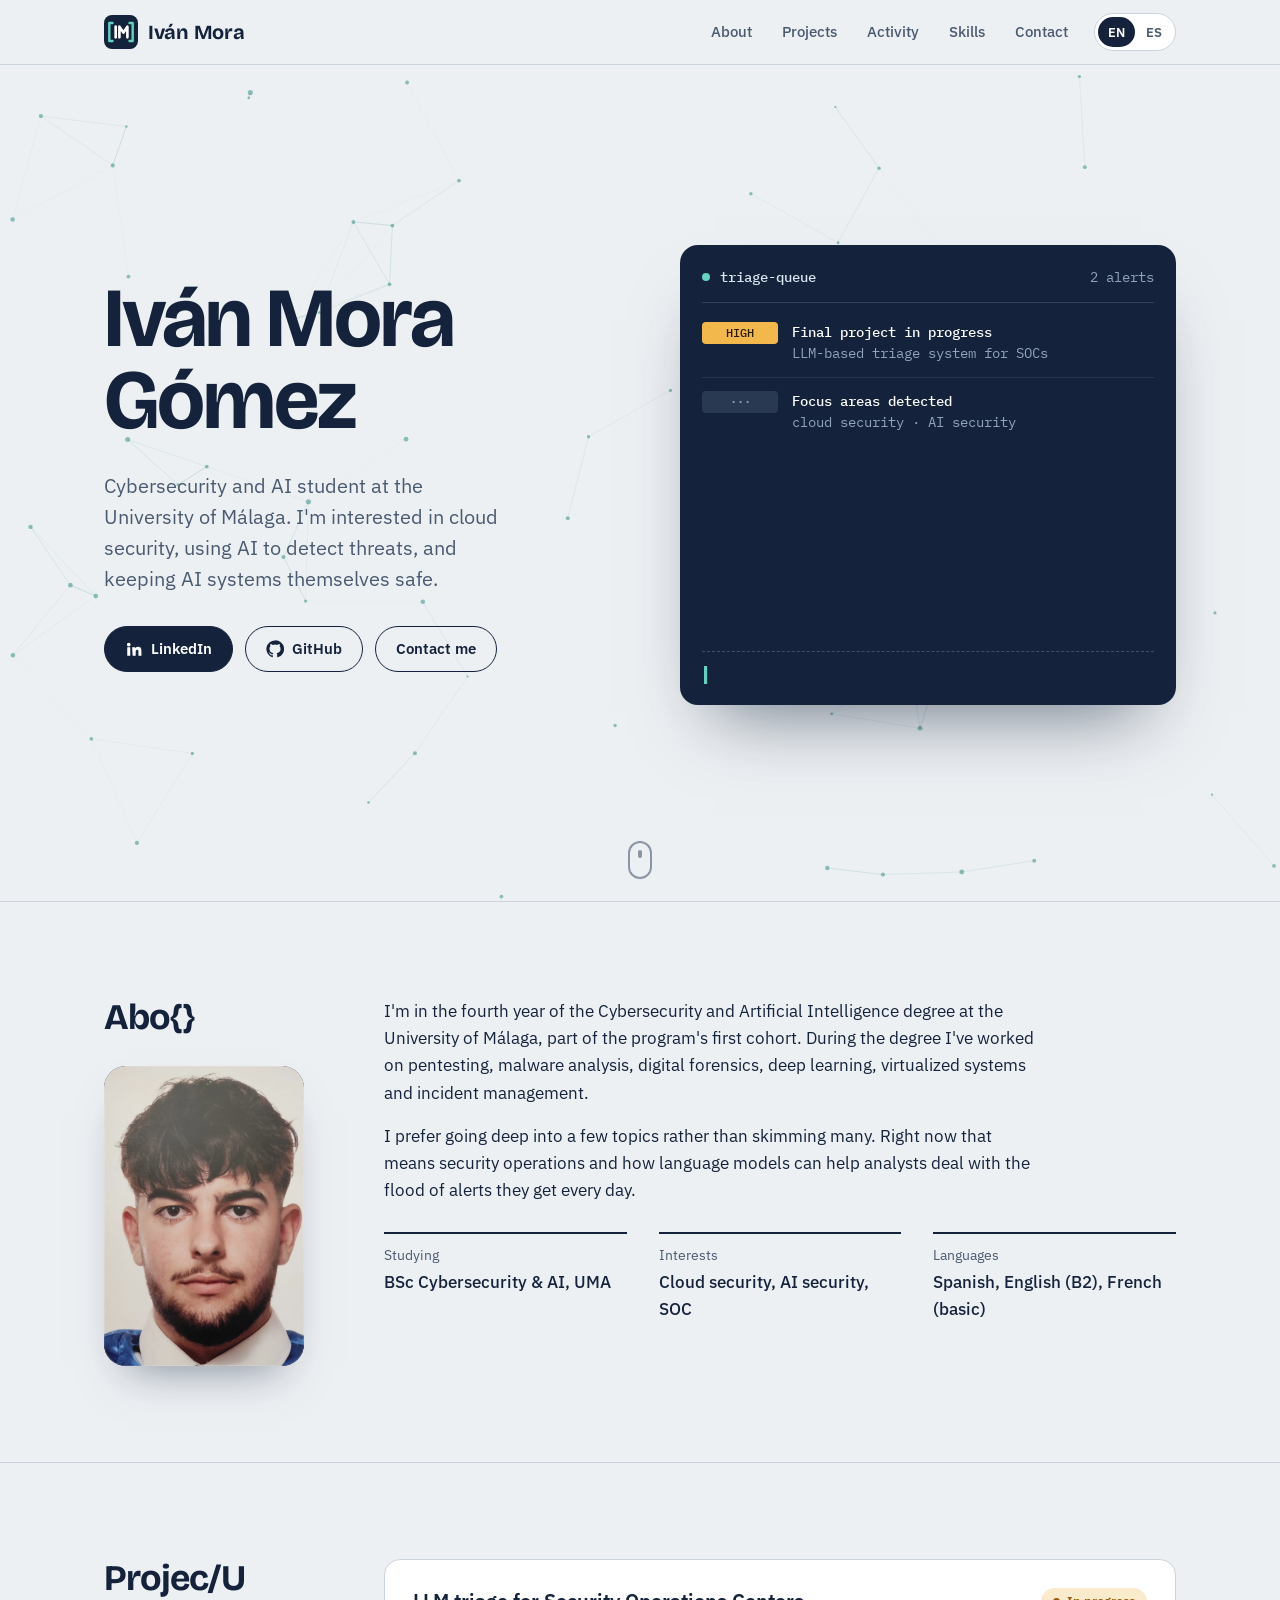
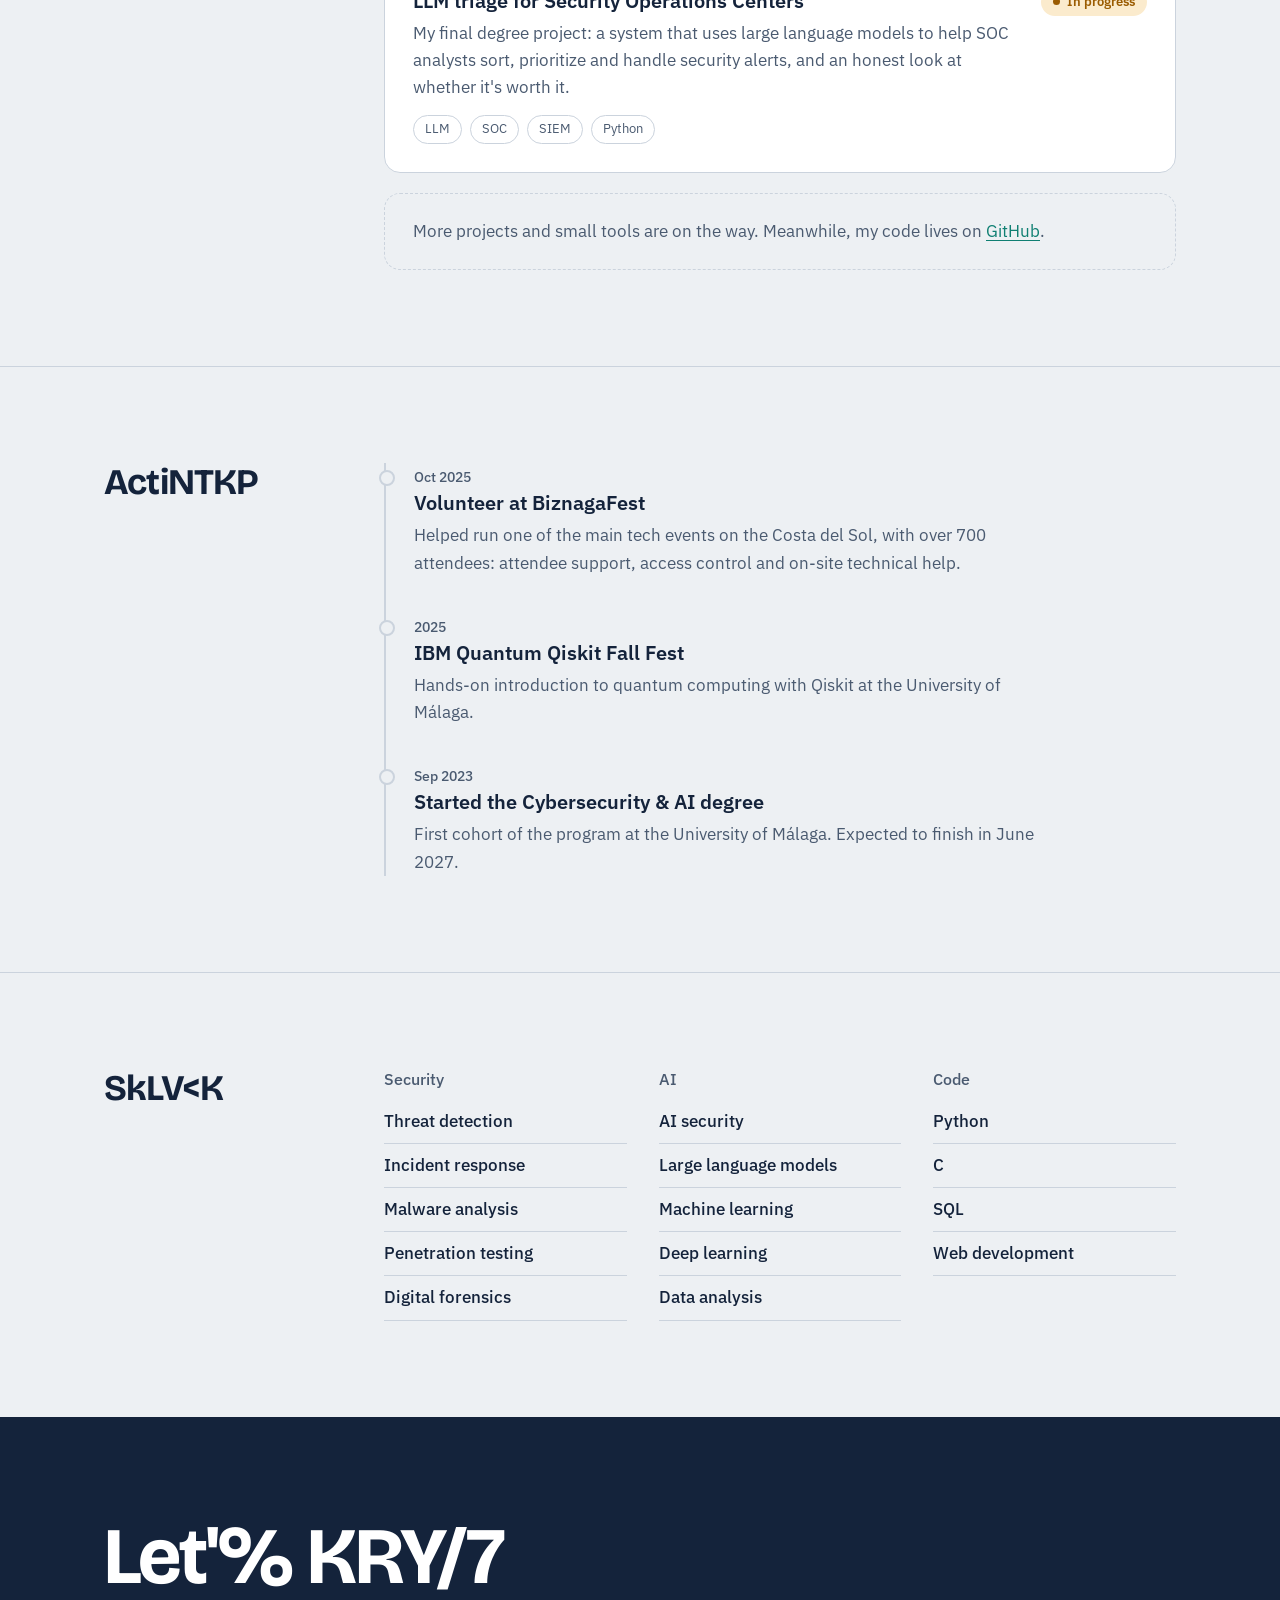
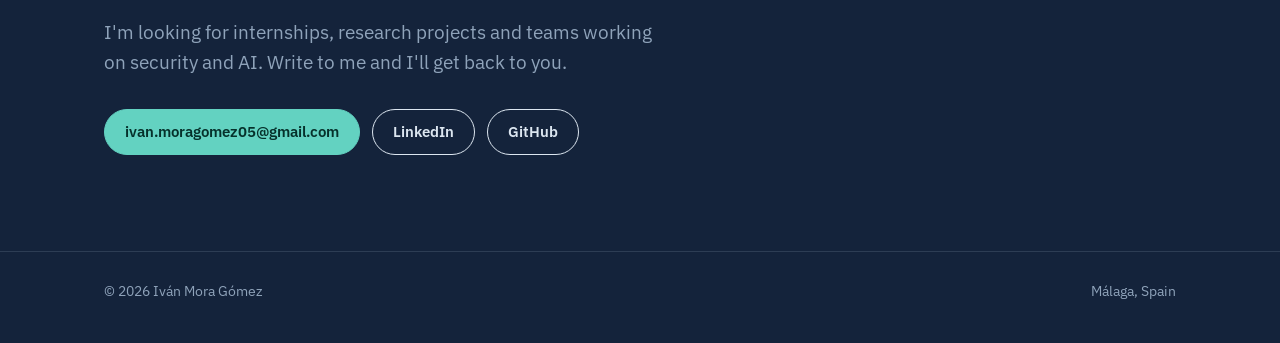
==== index.html @ 660e5bf2 "Add files via upload" ====
<!doctype html>
<html lang="en">
<head>
<meta charset="utf-8">
<meta name="viewport" content="width=device-width, initial-scale=1">
<title>Iván Mora Gómez · Cybersecurity &amp; AI</title>
<meta name="description" content="Iván Mora Gómez, Cybersecurity and AI student at the University of Málaga. Cloud security, AI security and security operations.">
<meta property="og:title" content="Iván Mora Gómez · Cybersecurity &amp; AI">
<meta property="og:description" content="Cybersecurity and AI student at the University of Málaga. Cloud security, AI security and security operations.">
<meta property="og:url" content="https://ivanmorag.com/">
<meta name="theme-color" content="#EDF0F3">
<link rel="icon" href="logo.svg" type="image/svg+xml">
<link rel="apple-touch-icon" href="apple-touch-icon.png">
<meta property="og:image" content="https://ivanmorag.com/apple-touch-icon.png">
<link rel="preconnect" href="https://fonts.googleapis.com">
<link rel="preconnect" href="https://fonts.gstatic.com" crossorigin>
<link href="https://fonts.googleapis.com/css2?family=Bricolage+Grotesque:opsz,wght@12..96,500;12..96,700&family=IBM+Plex+Sans:wght@400;500;600&family=IBM+Plex+Mono:wght@400;500&display=swap" rel="stylesheet">
<style>
:root{
  --paper:#EDF0F3;
  --panel:#FFFFFF;
  --ink:#14233B;
  --ink-2:#4A5A70;
  --line:#CBD3DD;
  --teal:#0F7F72;
  --teal-soft:#D5EEEA;
  --amber:#9A5B00;
  --amber-soft:#FBEBCD;
  --console:#14233B;
  --console-ink:#DCE6F0;
  --console-dim:#8FA3BA;
  --console-teal:#63D2C1;
  --console-amber:#F2B84B;
}
*{box-sizing:border-box}
html{scroll-behavior:smooth}
body{margin:0;background:var(--paper);color:var(--ink);font:400 17px/1.6 "IBM Plex Sans",system-ui,sans-serif;-webkit-font-smoothing:antialiased;overflow-x:hidden}
a{color:var(--teal);text-underline-offset:3px}
a:hover{color:var(--ink)}
:focus-visible{outline:3px solid var(--teal);outline-offset:3px;border-radius:4px}
.skip{position:absolute;left:-999px;top:8px;background:var(--ink);color:#fff;padding:8px 14px;border-radius:6px}
.skip:focus{left:16px;z-index:10}
.wrap{max-width:1120px;margin:0 auto;padding-left:24px;padding-right:24px}

/* scroll progress */
.progress{position:fixed;top:0;left:0;height:3px;width:100%;background:var(--teal);transform-origin:0 50%;transform:scaleX(0);z-index:20}

/* header */
header{position:sticky;top:0;z-index:5;background:rgba(237,240,243,.86);backdrop-filter:blur(10px);border-bottom:1px solid var(--line)}
.nav{display:flex;align-items:center;justify-content:space-between;gap:16px;height:64px}
.logo{font:700 20px/1 "Bricolage Grotesque",sans-serif;color:var(--ink);text-decoration:none;letter-spacing:-.3px}
.nav ul{display:flex;gap:6px;list-style:none;margin:0;padding:0}
.nav ul a{display:block;color:var(--ink-2);text-decoration:none;font-weight:500;font-size:15px;padding:8px 12px;border-radius:999px;transition:background .2s,color .2s}
.nav ul a:hover,.nav ul a.active{color:var(--ink);background:rgba(20,35,59,.07)}
@media (max-width:720px){.nav ul{display:none}}

/* hero */
.hero-band{position:relative;overflow:hidden}
#net{position:absolute;inset:0;width:100%;height:100%;pointer-events:none}
.hero{position:relative;padding-top:80px;padding-bottom:96px;display:grid;grid-template-columns:minmax(0,1.05fr) minmax(0,1fr);gap:56px;align-items:center;min-height:calc(100vh - 64px);max-height:none}
.hero h1{font:700 clamp(46px,6.6vw,84px)/.98 "Bricolage Grotesque",sans-serif;letter-spacing:-2px;margin:0 0 24px;min-height:2em}
.hero p.lead{font-size:20px;line-height:1.55;color:var(--ink-2);max-width:34ch;margin:0 0 32px}
.links{display:flex;flex-wrap:wrap;gap:12px}
.btn{position:relative;display:inline-flex;align-items:center;gap:8px;min-height:46px;padding:0 20px;border-radius:999px;font-weight:600;font-size:15px;text-decoration:none;border:1.5px solid var(--ink);color:var(--ink);background:transparent;transition:transform .2s ease,background .2s,color .2s}
.btn svg{width:18px;height:18px}
.btn.primary{background:var(--ink);color:#fff}
.btn.primary:hover{background:#22385A;color:#fff}
.btn:not(.primary):hover{background:var(--panel);color:var(--ink)}
.btn:hover{transform:translateY(-2px)}
.scroll-hint{position:absolute;left:50%;bottom:22px;transform:translateX(-50%);width:24px;height:38px;border:2px solid var(--ink-2);border-radius:14px;opacity:.6}
.scroll-hint::after{content:"";position:absolute;left:50%;top:7px;width:4px;height:8px;margin-left:-2px;border-radius:2px;background:var(--ink-2);animation:wheel 1.8s ease-in-out infinite}
@keyframes wheel{0%{opacity:0;transform:translateY(0)}30%{opacity:1}100%{opacity:0;transform:translateY(12px)}}

/* hero entrance */
.hero .lead,.hero .links{opacity:0;transform:translateY(14px);transition:opacity .7s ease,transform .7s ease}
.hero.ready .lead{opacity:1;transform:none;transition-delay:.9s}
.hero.ready .links{opacity:1;transform:none;transition-delay:1.1s}

/* the triage console */
.console-wrap{perspective:1200px}
.console{position:relative;background:var(--console);color:var(--console-ink);border-radius:18px;padding:22px 22px 18px;font:400 14px/1.5 "IBM Plex Mono",monospace;box-shadow:0 40px 70px -34px rgba(20,35,59,.6);transform-style:preserve-3d;transition:transform .25s ease-out;overflow:hidden;opacity:0;translate:0 24px;animation:consoleIn .9s cubic-bezier(.2,.8,.2,1) .4s forwards}
@keyframes consoleIn{to{opacity:1;translate:0 0}}
.console::before{content:"";position:absolute;left:0;right:0;top:-40%;height:40%;background:linear-gradient(180deg,transparent,rgba(99,210,193,.10),transparent);animation:scan 4.5s linear infinite;pointer-events:none}
@keyframes scan{to{top:120%}}
.console-top{display:flex;justify-content:space-between;align-items:center;color:var(--console-dim);padding-bottom:14px;border-bottom:1px solid rgba(143,163,186,.25);margin-bottom:6px}
.console-top b{color:var(--console-ink);font-weight:500;display:flex;align-items:center;gap:10px}
.live{width:8px;height:8px;border-radius:50%;background:var(--console-teal);box-shadow:0 0 0 0 rgba(99,210,193,.6);animation:pulse 1.8s infinite}
@keyframes pulse{70%{box-shadow:0 0 0 9px rgba(99,210,193,0)}100%{box-shadow:0 0 0 0 rgba(99,210,193,0)}}
.queue{min-height:330px}
.alert{display:grid;grid-template-columns:76px minmax(0,1fr);gap:14px;padding:13px 0;border-bottom:1px solid rgba(143,163,186,.14);animation:rowIn .45s ease both}
.alert:last-child{border-bottom:0}
.alert.out{animation:rowOut .4s ease forwards}
@keyframes rowIn{from{opacity:0;transform:translateY(-10px)}to{opacity:1;transform:none}}
@keyframes rowOut{to{opacity:0;transform:translateX(30px)}}
.sev{font-size:12px;font-weight:500;padding:2px 0;border-radius:4px;text-align:center;align-self:start;background:rgba(143,163,186,.18);color:var(--console-dim);transition:background .3s,color .3s}
.sev.pending::after{content:"···";animation:dots 1s steps(3) infinite}
.sev.pop{animation:pop .35s ease}
@keyframes pop{50%{transform:scale(1.18)}}
.sev.hi{background:var(--console-amber);color:#2B1A00}
.sev.md{background:var(--console-teal);color:#06312B}
.sev.lo{background:rgba(143,163,186,.28);color:var(--console-ink)}
.alert strong{display:block;font-weight:500;color:#fff}
.alert span.d{color:var(--console-dim)}
.verdict{margin-top:12px;padding-top:12px;border-top:1px dashed rgba(143,163,186,.35);color:var(--console-teal);min-height:2.6em}
.verdict::after{content:"▍";animation:blink 1.1s steps(1) infinite;margin-left:2px}
@keyframes blink{50%{opacity:0}}
@media (max-width:900px){.hero{grid-template-columns:1fr;padding-top:48px;padding-bottom:88px;gap:40px;min-height:0}.scroll-hint{display:none}}

/* sections */
section{padding:96px 0;border-top:1px solid var(--line)}
.sec-head{display:grid;grid-template-columns:240px minmax(0,1fr);gap:40px}
@media (max-width:820px){.sec-head{grid-template-columns:1fr;gap:24px}}
h2{font:700 36px/1.1 "Bricolage Grotesque",sans-serif;letter-spacing:-.8px;margin:0}
.sec-head>div:first-child{position:relative}
.sticky{position:sticky;top:104px}
h3{font:600 20px/1.3 "IBM Plex Sans",sans-serif;margin:0 0 6px}
.prose p{margin:0 0 16px;max-width:66ch}
.facts{display:grid;grid-template-columns:repeat(auto-fit,minmax(200px,1fr));gap:20px 32px;margin:28px 0 0;padding:0}
.facts div{position:relative;padding-top:12px}
.facts div::before{content:"";position:absolute;top:0;left:0;height:2px;width:100%;background:var(--ink);transform:scaleX(0);transform-origin:0 50%;transition:transform .9s cubic-bezier(.2,.8,.2,1)}
.facts.in div::before{transform:scaleX(1)}
.facts.in div:nth-child(2)::before{transition-delay:.15s}.facts.in div:nth-child(3)::before{transition-delay:.3s}
.facts dt{font-size:14px;color:var(--ink-2)}
.facts dd{margin:2px 0 0;font-weight:500}

/* photo */
.photo{margin-top:28px;width:200px;aspect-ratio:2/3;border-radius:22px;overflow:hidden;background:var(--console);position:relative;box-shadow:0 24px 44px -24px rgba(20,35,59,.55)}
.photo img{width:100%;height:100%;object-fit:cover;display:block;transition:transform .6s ease}
.photo:hover img{transform:scale(1.05)}
.photo::after{content:"";position:absolute;inset:0;border-radius:22px;box-shadow:inset 0 0 0 1px rgba(255,255,255,.12)}
.photo.missing{display:none}
@media (max-width:820px){.photo{width:150px;margin-top:20px}}

/* projects */
.projects{display:grid;gap:20px}
.project{position:relative;background:var(--panel);border:1px solid var(--line);border-radius:16px;padding:28px;display:grid;grid-template-columns:minmax(0,1fr) auto;gap:8px 24px;overflow:hidden;transition:transform .3s ease,box-shadow .3s ease,border-color .3s}
.project::before{content:"";position:absolute;inset:0;background:radial-gradient(380px circle at var(--mx,50%) var(--my,50%),rgba(15,127,114,.10),transparent 60%);opacity:0;transition:opacity .3s;pointer-events:none}
.project:hover{transform:translateY(-4px);box-shadow:0 26px 44px -30px rgba(20,35,59,.45);border-color:#AFC0CF}
.project:hover::before{opacity:1}
.project>*{position:relative}
.project p{margin:6px 0 14px;color:var(--ink-2);max-width:62ch}
.status{font-size:13px;font-weight:600;padding:4px 12px;border-radius:999px;align-self:start;white-space:nowrap;display:inline-flex;align-items:center;gap:7px}
.status.wip{background:var(--amber-soft);color:var(--amber)}
.status.wip::before{content:"";width:7px;height:7px;border-radius:50%;background:currentColor;animation:blink 1.4s steps(1) infinite}
.status.done{background:var(--teal-soft);color:var(--teal)}
.tags{display:flex;flex-wrap:wrap;gap:8px;list-style:none;margin:0;padding:0}
.tags li{font-size:13px;color:var(--ink-2);border:1px solid var(--line);border-radius:999px;padding:3px 11px}
.empty{border:1.5px dashed var(--line);border-radius:16px;padding:24px 28px;color:var(--ink-2);margin:0}
@media (max-width:560px){.project{grid-template-columns:1fr}.status{justify-self:start;grid-row:1}}

/* timeline that draws itself */
.timeline{position:relative;list-style:none;margin:0;padding:0}
.timeline::before{content:"";position:absolute;left:0;top:0;bottom:0;width:2px;background:var(--line)}
.timeline .fill{position:absolute;left:0;top:0;width:2px;height:100%;background:var(--teal);transform-origin:50% 0;transform:scaleY(var(--p,0))}
.timeline li{position:relative;padding:0 0 36px 30px}
.timeline li:last-child{padding-bottom:0}
.timeline li.fill{padding:0}.timeline li.fill::before{display:none}
.timeline li::before{content:"";position:absolute;left:-5px;top:7px;width:12px;height:12px;border-radius:50%;background:var(--paper);border:2px solid var(--line);transition:border-color .3s,background .3s,box-shadow .3s}
.timeline li.lit::before{border-color:var(--teal);background:var(--teal);box-shadow:0 0 0 5px var(--teal-soft)}
.timeline time{font-size:14px;color:var(--ink-2);font-weight:500}
.timeline p{margin:4px 0 0;color:var(--ink-2);max-width:62ch}
.shot{margin:18px 0 0;max-width:560px}
.shot img{display:block;width:100%;height:auto;border-radius:14px;border:1px solid var(--line);box-shadow:0 22px 40px -28px rgba(20,35,59,.5);transition:transform .5s cubic-bezier(.2,.8,.2,1)}
.shot:hover img{transform:scale(1.015)}
.shot figcaption{margin-top:8px;font-size:14px;color:var(--ink-2)}

/* skills */
.skillgroups{display:grid;grid-template-columns:repeat(auto-fit,minmax(240px,1fr));gap:32px}
.skillgroups h3{font-size:16px;color:var(--ink-2);font-weight:500;margin-bottom:10px}
.skillgroups ul{list-style:none;margin:0;padding:0}
.skillgroups li{position:relative;padding:8px 0;border-bottom:1px solid var(--line);font-weight:500;transition:padding .25s ease,color .25s}
.skillgroups li::before{content:"";position:absolute;left:0;top:50%;width:0;height:2px;background:var(--teal);transition:width .25s ease}
.skillgroups li:hover{padding-left:22px;color:var(--teal)}
.skillgroups li:hover::before{width:14px}

/* contact */
.contact{background:var(--console);color:var(--console-ink);border-top:0;position:relative;overflow:hidden}
.contact h2{font-size:clamp(44px,7vw,80px);letter-spacing:-2px;margin-bottom:16px;color:#fff}
.contact p{color:var(--console-dim);max-width:52ch;margin:0 0 32px;font-size:19px}
.contact .btn{border-color:var(--console-ink);color:var(--console-ink)}
.contact .btn.primary{background:var(--console-teal);border-color:var(--console-teal);color:#06312B}
.contact .btn.primary:hover{background:#86E0D2;color:#06312B}
.contact .btn:not(.primary):hover{background:rgba(255,255,255,.08);color:#fff}
.contact a:focus-visible{outline-color:var(--console-teal)}
#net2{position:absolute;inset:0;width:100%;height:100%;pointer-events:none;opacity:.55}
.contact .wrap{position:relative}
footer{padding:28px 0 40px;color:var(--console-dim);font-size:14px;background:var(--console);border-top:1px solid rgba(143,163,186,.2)}
footer .wrap{display:flex;justify-content:space-between;flex-wrap:wrap;gap:8px}

/* reveal on scroll */
.reveal{opacity:0;transform:translateY(26px);transition:opacity .8s ease,transform .8s cubic-bezier(.2,.8,.2,1)}
.reveal.in{opacity:1;transform:none}
.reveal.d1{transition-delay:.1s}.reveal.d2{transition-delay:.2s}.reveal.d3{transition-delay:.3s}


/* logo + language switch */
.logo{display:inline-flex;align-items:center;gap:10px}
.logo .mark{display:block;overflow:visible}
.logo .bl,.logo .br{transition:transform .35s cubic-bezier(.2,.8,.2,1)}
.logo:hover .bl{transform:translateX(-2.5px)}
.logo:hover .br{transform:translateX(2.5px)}
.logo i{font-style:normal;color:var(--teal)}
.nav-right{display:flex;align-items:center;gap:14px}
.lang{position:relative;display:inline-grid;grid-template-columns:1fr 1fr;align-items:center;min-height:38px;padding:3px;border:1.5px solid var(--line);border-radius:999px;background:var(--panel);font:600 13px/1 "IBM Plex Sans",sans-serif;color:var(--ink-2);cursor:pointer}
.lang span{position:relative;z-index:1;padding:8px 10px;transition:color .25s}
.lang::before{content:"";position:absolute;top:3px;bottom:3px;left:3px;width:calc(50% - 3px);border-radius:999px;background:var(--ink);transition:transform .3s cubic-bezier(.2,.8,.2,1)}
.lang[data-lang="es"]::before{transform:translateX(100%)}
.lang[data-lang="en"] span[data-l="en"],.lang[data-lang="es"] span[data-l="es"]{color:#fff}
.lang:hover{border-color:var(--ink-2)}

@media (prefers-reduced-motion:reduce){
  html{scroll-behavior:auto}
  *,*::before,*::after{animation:none!important;transition:none!important}
  .reveal,.hero .lead,.hero .links,.console{opacity:1!important;transform:none!important;translate:none!important}
  .facts div::before{transform:none}
}
</style>
</head>
<body>
<div class="progress" aria-hidden="true"></div>
<a class="skip" href="#main" data-i18n="skip">Skip to content</a>

<header>
  <nav class="wrap nav" aria-label="Main">
    <a class="logo" href="#top" aria-label="Iván Mora, home">
      <svg class="mark" viewBox="0 0 64 64" width="34" height="34" aria-hidden="true"><rect width="64" height="64" rx="15" fill="#14233B"/><g fill="none" stroke="#63D2C1" stroke-width="4.5" stroke-linecap="round" stroke-linejoin="round"><path class="bl" d="M16 15H10v34h6"/><path class="br" d="M48 15h6v34h-6"/></g><g fill="none" stroke="#FFFFFF" stroke-width="5" stroke-linecap="round" stroke-linejoin="round"><path d="M22 22v20"/><path d="M29 42V22l7.5 11L44 22v20"/></g></svg>
      <span>Iván Mora</span>
    </a>
    <div class="nav-right">
      <ul>
        <li><a href="#about" data-i18n="nav.about">About</a></li>
        <li><a href="#projects" data-i18n="nav.projects">Projects</a></li>
        <li><a href="#activity" data-i18n="nav.activity">Activity</a></li>
        <li><a href="#skills" data-i18n="nav.skills">Skills</a></li>
        <li><a href="#contact" data-i18n="nav.contact">Contact</a></li>
      </ul>
      <button class="lang" id="lang" type="button" aria-label="Cambiar a español">
        <span data-l="en">EN</span><span data-l="es">ES</span>
      </button>
    </div>
  </nav>
</header>

<main id="main">
  <div class="hero-band" id="top">
    <canvas id="net" aria-hidden="true"></canvas>
    <div class="wrap hero">
      <div>
        <h1 class="decrypt" data-text="Iván Mora Gómez">Iván Mora Gómez</h1>
        <p class="lead" data-i18n="hero.lead">Cybersecurity and AI student at the University of Málaga. I'm interested in cloud security, using AI to detect threats, and keeping AI systems themselves safe.</p>
        <div class="links">
          <a class="btn primary magnetic" href="https://www.linkedin.com/in/ivan-mora-gomez/" target="_blank" rel="noopener">
            <svg viewBox="0 0 24 24" fill="currentColor" aria-hidden="true"><path d="M4.98 3.5a2.5 2.5 0 1 1 0 5 2.5 2.5 0 0 1 0-5zM3 9.5h4V21H3zM9.5 9.5h3.8v1.6h.06c.53-1 1.83-2.06 3.77-2.06 4.03 0 4.77 2.65 4.77 6.1V21h-4v-5.1c0-1.22-.02-2.8-1.7-2.8-1.71 0-1.97 1.33-1.97 2.7V21h-4z"/></svg>
            LinkedIn
          </a>
                <a class="btn magnetic" href="https://github.com/ivanmora17" target="_blank" rel="noopener">
            <svg viewBox="0 0 24 24" fill="currentColor" aria-hidden="true"><path d="M12 .5a11.5 11.5 0 0 0-3.64 22.41c.58.1.79-.25.79-.56v-2c-3.2.7-3.88-1.37-3.88-1.37-.52-1.33-1.28-1.69-1.28-1.69-1.04-.71.08-.7.08-.7 1.16.08 1.77 1.19 1.77 1.19 1.03 1.76 2.7 1.25 3.36.96.1-.75.4-1.25.73-1.54-2.56-.29-5.25-1.28-5.25-5.69 0-1.26.45-2.29 1.19-3.1-.12-.29-.52-1.46.11-3.05 0 0 .97-.31 3.17 1.18a11 11 0 0 1 5.78 0c2.2-1.49 3.17-1.18 3.17-1.18.63 1.59.23 2.76.11 3.05.74.81 1.19 1.84 1.19 3.1 0 4.42-2.7 5.4-5.27 5.68.41.36.78 1.06.78 2.14v3.17c0 .31.21.67.8.56A11.5 11.5 0 0 0 12 .5z"/></svg>
            GitHub
          </a>
          <a class="btn magnetic" href="#contact" data-i18n="hero.contact">Contact me</a>
        </div>
      </div>

      <div class="console-wrap">
        <div class="console" id="console" role="img" data-i18n-label="console.label" aria-label="A security alert queue that summarizes Iván: final project on LLM triage for SOCs in progress, fourth year of the Cybersecurity and AI degree, focus on cloud and AI security, based in Málaga and open to internships.">
          <div class="console-top" aria-hidden="true"><b><i class="live"></i>triage-queue</b><span id="count">0 alerts</span></div>
          <div class="queue" id="queue" aria-hidden="true"></div>
          <div class="verdict" id="verdict" aria-hidden="true"></div>
        </div>
      </div>
    </div>
    <div class="scroll-hint" aria-hidden="true"></div>
  </div>

  <section id="about">
    <div class="wrap sec-head">
      <div>
        <div class="sticky">
          <h2 class="decrypt" data-i18n="h.about" data-text="About">About</h2>
          <!-- Tu foto: foto.jpg (vertical, 2:3) -->
          <div class="photo reveal"><img src="foto.jpg" alt="Iván Mora Gómez" width="600" height="900" onerror="this.parentElement.classList.add('missing')"></div>
        </div>
      </div>
      <div class="prose">
        <p class="reveal" data-i18n="about.p1">I'm in the fourth year of the Cybersecurity and Artificial Intelligence degree at the University of Málaga, part of the program's first cohort. During the degree I've worked on pentesting, malware analysis, digital forensics, deep learning, virtualized systems and incident management.</p>
        <p class="reveal d1" data-i18n="about.p2">I prefer going deep into a few topics rather than skimming many. Right now that means security operations and how language models can help analysts deal with the flood of alerts they get every day.</p>
        <dl class="facts reveal d2" id="facts">
          <div><dt data-i18n="f.study">Studying</dt><dd data-i18n="f.study.v">BSc Cybersecurity &amp; AI, UMA</dd></div>
          <div><dt data-i18n="f.int">Interests</dt><dd data-i18n="f.int.v">Cloud security, AI security, SOC</dd></div>
          <div><dt data-i18n="f.lang">Languages</dt><dd data-i18n="f.lang.v">Spanish, English (B2), French (basic)</dd></div>
        </dl>
      </div>
    </div>
  </section>

  <section id="projects">
    <div class="wrap sec-head">
      <div><h2 class="decrypt sticky" data-i18n="h.projects" data-text="Projects">Projects</h2></div>
      <div class="projects">
        <article class="project reveal">
          <div>
            <h3 data-i18n="p1.t">LLM triage for Security Operations Centers</h3>
            <p data-i18n="p1.d">My final degree project: a system that uses large language models to help SOC analysts sort, prioritize and handle security alerts, and an honest look at whether it's worth it.</p>
            <ul class="tags"><li>LLM</li><li>SOC</li><li>SIEM</li><li>Python</li></ul>
          </div>
          <span class="status wip" data-i18n="st.wip">In progress</span>
        </article>

        <!--
          PLANTILLA PARA AÑADIR UN PROYECTO NUEVO: copia este bloque, quita los comentarios y rellénalo.
          Pon el texto en inglés en el HTML y el español en el atributo data-es.
          Usa class="status done" para proyectos terminados.

        <article class="project reveal">
          <div>
            <h3 data-es="Nombre en español">Project name</h3>
            <p data-es="Una o dos frases en español.">One or two sentences about what it does and what you learned.</p>
            <ul class="tags"><li>Python</li><li>Malware</li></ul>
            <a href="https://github.com/ivanmora17/repo" data-es="Ver en GitHub">View on GitHub</a>
          </div>
          <span class="status done" data-i18n="st.done">Done</span>
        </article>
        -->

        <p class="empty reveal d1" data-i18n="p.empty">More projects and small tools are on the way. Meanwhile, my code lives on <a href="https://github.com/ivanmora17" target="_blank" rel="noopener">GitHub</a>.</p>
      </div>
    </div>
  </section>

  <section id="activity">
    <div class="wrap sec-head">
      <div><h2 class="decrypt sticky" data-i18n="h.activity" data-text="Activity">Activity</h2></div>
      <ol class="timeline" id="timeline" reversed>
        <li class="fill" aria-hidden="true"></li>
        <li>
          <time datetime="2025-10" data-i18n="a2.when">Oct 2025</time>
          <h3 data-i18n="a2.t">Volunteer at BiznagaFest</h3>
          <p data-i18n="a2.d">Helped run one of the main tech events on the Costa del Sol, with over 700 attendees: attendee support, access control and on-site technical help.</p>
        </li>
        <li>
          <time datetime="2025">2025</time>
          <h3>IBM Quantum Qiskit Fall Fest</h3>
          <p data-i18n="a3.d">Hands-on introduction to quantum computing with Qiskit at the University of Málaga.</p>
        </li>
        <li>
          <time datetime="2023-09" data-i18n="a4.when">Sep 2023</time>
          <h3 data-i18n="a4.t">Started the Cybersecurity &amp; AI degree</h3>
          <p data-i18n="a4.d">First cohort of the program at the University of Málaga. Expected to finish in June 2027.</p>
        </li>
      </ol>
    </div>
  </section>

  <section id="skills">
    <div class="wrap sec-head">
      <div><h2 class="decrypt sticky" data-i18n="h.skills" data-text="Skills">Skills</h2></div>
      <div class="skillgroups">
        <div class="reveal">
          <h3 data-i18n="s.sec">Security</h3>
          <ul><li data-i18n="s1">Threat detection</li><li data-i18n="s2">Incident response</li><li data-i18n="s3">Malware analysis</li><li data-i18n="s4">Penetration testing</li><li data-i18n="s5">Digital forensics</li></ul>
        </div>
        <div class="reveal d1">
          <h3 data-i18n="s.ai">AI</h3>
          <ul><li data-i18n="s6">AI security</li><li data-i18n="s7">Large language models</li><li data-i18n="s8">Machine learning</li><li data-i18n="s9">Deep learning</li><li data-i18n="s10">Data analysis</li></ul>
        </div>
        <div class="reveal d2">
          <h3 data-i18n="s.code">Code</h3>
          <ul><li>Python</li><li>C</li><li>SQL</li><li data-i18n="s11">Web development</li></ul>
        </div>
      </div>
    </div>
  </section>

  <section id="contact" class="contact">
    <canvas id="net2" aria-hidden="true"></canvas>
    <div class="wrap">
      <h2 class="decrypt" data-i18n="h.contact" data-text="Let's talk.">Let's talk.</h2>
      <p class="reveal" data-i18n="c.p">I'm looking for internships, research projects and teams working on security and AI. Write to me and I'll get back to you.</p>
      <div class="links reveal d1">
        <a class="btn primary magnetic" href="mailto:ivan.moragomez05@gmail.com">ivan.moragomez05@gmail.com</a>
        <a class="btn magnetic" href="https://www.linkedin.com/in/ivan-mora-gomez/" target="_blank" rel="noopener">LinkedIn</a>
        <a class="btn magnetic" href="https://github.com/ivanmora17" target="_blank" rel="noopener">GitHub</a>
      </div>
    </div>
  </section>
</main>

<footer>
  <div class="wrap"><span>© 2026 Iván Mora Gómez</span><span data-i18n="foot">Málaga, Spain</span></div>
</footer>

<script>
(() => {
  const reduce = matchMedia('(prefers-reduced-motion: reduce)').matches;
  const fine = matchMedia('(pointer: fine)').matches;

  /* ---------- translations (English lives in the HTML) ---------- */
  const ES = {
    'skip': 'Saltar al contenido',
    'nav.about': 'Sobre mí', 'nav.projects': 'Proyectos', 'nav.activity': 'Actividad', 'nav.skills': 'Aptitudes', 'nav.contact': 'Contacto',
    'hero.lead': 'Estudiante de Ciberseguridad e Inteligencia Artificial en la Universidad de Málaga. Me interesa la seguridad cloud, usar la IA para detectar amenazas y proteger los propios sistemas de IA.',
    'hero.contact': 'Contáctame',
    'console.label': 'Una cola de alertas de seguridad que resume a Iván: TFG sobre triaje con LLM para SOC en curso, cuarto curso del Grado en Ciberseguridad e IA, interés en seguridad cloud y en IA, en Málaga y abierto a prácticas.',
    'h.about': 'Sobre mí', 'h.projects': 'Proyectos', 'h.activity': 'Actividad', 'h.skills': 'Aptitudes', 'h.contact': 'Hablemos.',
    'about.p1': 'Estudio cuarto del Grado en Ciberseguridad e Inteligencia Artificial en la Universidad de Málaga, en la primera promoción. Durante la carrera he trabajado en pentesting, análisis de malware, informática forense, aprendizaje profundo, sistemas virtualizados y gestión de incidentes.',
    'about.p2': 'Prefiero profundizar en pocos temas antes que tocar muchos por encima. Ahora mismo eso significa operaciones de seguridad y cómo los modelos de lenguaje pueden ayudar a los analistas con la avalancha de alertas que reciben cada día.',
    'f.study': 'Estudios', 'f.study.v': 'Grado en Ciberseguridad e IA, UMA',
    'f.int': 'Intereses', 'f.int.v': 'Seguridad cloud, seguridad en IA, SOC',
    'f.lang': 'Idiomas', 'f.lang.v': 'Español, inglés (B2), francés (básico)',
    'p1.t': 'Triaje con LLM para Centros de Operaciones de Seguridad',
    'p1.d': 'Mi Trabajo Fin de Grado: un sistema que usa modelos de lenguaje para ayudar a los analistas de un SOC a clasificar, priorizar y gestionar alertas de seguridad, y un análisis honesto de si merece la pena.',
    'st.wip': 'En curso', 'st.done': 'Terminado',
    'p.empty': 'Pronto habrá más proyectos y pequeñas herramientas. Mientras tanto, mi código está en <a href="https://github.com/ivanmora17" target="_blank" rel="noopener">GitHub</a>.',
    'a2.when': 'oct 2025', 'a2.t': 'Voluntario en BiznagaFest',
    'a2.d': 'Ayudé a organizar uno de los principales eventos tecnológicos de la Costa del Sol, con más de 700 asistentes: atención al público, control de accesos y soporte técnico.',
    'a3.d': 'Introducción práctica a la computación cuántica con Qiskit en la Universidad de Málaga.',
    'a4.when': 'sept 2023', 'a4.t': 'Empecé el Grado en Ciberseguridad e IA',
    'a4.d': 'Primera promoción del grado en la Universidad de Málaga. Termino previsiblemente en junio de 2027.',
    's.sec': 'Seguridad', 's.ai': 'IA', 's.code': 'Código',
    's1': 'Detección de amenazas', 's2': 'Respuesta a incidentes', 's3': 'Análisis de malware', 's4': 'Pruebas de penetración', 's5': 'Informática forense',
    's6': 'Seguridad en IA', 's7': 'Modelos de lenguaje (LLM)', 's8': 'Aprendizaje automático', 's9': 'Aprendizaje profundo', 's10': 'Análisis de datos', 's11': 'Desarrollo web',
    'c.p': 'Busco prácticas, proyectos de investigación y equipos que trabajen en seguridad e IA. Escríbeme y te respondo.',
    'foot': 'Málaga, España'
  };
  const META = {
    en: { title: 'Iván Mora Gómez · Cybersecurity & AI', desc: 'Iván Mora Gómez, Cybersecurity and AI student at the University of Málaga. Cloud security, AI security and security operations.', btn: 'Cambiar a español', alerts: n => `${n} alert${n === 1 ? '' : 's'}`, verdict: 'triage complete', analyzing: 'analyzing new alert…' },
    es: { title: 'Iván Mora Gómez · Ciberseguridad e IA', desc: 'Iván Mora Gómez, estudiante de Ciberseguridad e IA en la Universidad de Málaga. Seguridad cloud, seguridad en IA y operaciones de seguridad.', btn: 'Switch to English', alerts: n => `${n} alerta${n === 1 ? '' : 's'}`, verdict: 'triaje completado', analyzing: 'analizando nueva alerta…' }
  };
  const i18nEls = [...document.querySelectorAll('[data-i18n], [data-es]')];
  i18nEls.forEach(el => { el.dataset.en = el.innerHTML; });
  const altEls = [...document.querySelectorAll('[data-i18n-alt]')];
  altEls.forEach(el => { el.dataset.enAlt = el.alt; });
  const labelEls = [...document.querySelectorAll('[data-i18n-label]')];
  labelEls.forEach(el => { el.dataset.enLabel = el.getAttribute('aria-label'); });
  let lang = 'en';
  try { lang = localStorage.getItem('lang') || ''; } catch (e) { lang = ''; }
  if (lang !== 'en' && lang !== 'es') lang = (navigator.language || 'en').toLowerCase().startsWith('es') ? 'es' : 'en';

  /* ---------- decrypt text effect ---------- */
  const glyphs = 'ABCDEFGHIJKLMNOPQRSTUVWXYZ0123456789#$%&*<>/{}=+';
  function decrypt(el, dur = 1100) {
    const text = el.dataset.text;
    el.setAttribute('aria-label', text);
    if (reduce) { el.textContent = text; return; }
    const start = performance.now();
    const run = el._run = {};
    (function tick(now) {
      if (el._run !== run) return;
      const t = Math.min(1, (now - start) / dur);
      const solved = Math.floor(t * text.length);
      let out = '';
      for (let i = 0; i < text.length; i++) {
        const c = text[i];
        out += (i < solved || c === ' ') ? c : glyphs[(Math.random() * glyphs.length) | 0];
      }
      el.textContent = out;
      if (t < 1) requestAnimationFrame(tick); else el.textContent = text;
    })(start);
  }

  /* ---------- console data ---------- */
  const queue = document.getElementById('queue');
  const count = document.getElementById('count');
  const verdict = document.getElementById('verdict');
  const SEV = { hi: 'HIGH', md: 'MED', lo: 'INFO' };
  const initial = [
    { s: 'hi', en: ['Final project in progress', 'LLM-based triage system for SOCs'], es: ['TFG en curso', 'sistema de triaje con LLM para SOC'] },
    { s: 'md', en: ['Focus areas detected', 'cloud security · AI security'], es: ['Áreas de interés detectadas', 'seguridad cloud · seguridad en IA'] },
    { s: 'md', en: ['4th year, first cohort', 'BSc Cybersecurity & AI · UMA'], es: ['4º curso, primera promoción', 'Grado en Ciberseguridad e IA · UMA'] },
    { s: 'lo', en: ['Location', 'Málaga, Spain · remote ok'], es: ['Ubicación', 'Málaga, España · también en remoto'] },
    { s: 'lo', en: ['Status', 'open to internships and projects'], es: ['Estado', 'abierto a prácticas y proyectos'] }
  ];
  const extra = [
    { s: 'lo', en: ['New visitor detected', 'welcome to ivanmorag.com'], es: ['Nueva visita detectada', 'bienvenido a ivanmorag.com'] },
    { s: 'lo', en: ['Volunteer experience', 'BiznagaFest 2025 · 700+ attendees'], es: ['Voluntariado', 'BiznagaFest 2025 · más de 700 asistentes'] },
    { s: 'lo', en: ['Languages', 'Spanish · English B2 · French basic'], es: ['Idiomas', 'español · inglés B2 · francés básico'] },
    { s: 'lo', en: ['Side quest', 'IBM Quantum Qiskit Fall Fest 2025'], es: ['Misión secundaria', 'IBM Quantum Qiskit Fall Fest 2025'] }
  ];
  let total = 0, verdictKey = '';
  function fillRow(row) { const [t, d] = row._item[lang]; row._t.textContent = t; row._d.textContent = d; }
  function makeRow(item) {
    const row = document.createElement('div');
    row.className = 'alert';
    const s = document.createElement('span'); s.className = 'sev pending';
    const body = document.createElement('div');
    row._t = document.createElement('strong');
    row._d = document.createElement('span'); row._d.className = 'd';
    body.append(row._t, row._d); row.append(s, body);
    row._item = item; fillRow(row);
    row._classify = () => { s.classList.remove('pending'); s.classList.add(item.s, 'pop'); s.textContent = SEV[item.s]; };
    return row;
  }
  let typer;
  function typeVerdict(key) {
    verdictKey = key;
    const text = META[lang][key];
    clearInterval(typer);
    if (reduce) { verdict.textContent = text; return; }
    verdict.textContent = '';
    let i = 0;
    typer = setInterval(() => { verdict.textContent = text.slice(0, ++i); if (i >= text.length) clearInterval(typer); }, 38);
  }
  function setCount() { count.textContent = META[lang].alerts(total); }

  /* ---------- apply language ---------- */
  const langBtn = document.getElementById('lang');
  function applyLang(animate) {
    document.documentElement.lang = lang;
    document.title = META[lang].title;
    document.querySelector('meta[name="description"]').setAttribute('content', META[lang].desc);
    i18nEls.forEach(el => {
      const es = el.dataset.i18n ? ES[el.dataset.i18n] : el.dataset.es;
      const html = lang === 'es' && es != null ? es : el.dataset.en;
      if (el.classList.contains('decrypt')) {
        const tmp = document.createElement('div'); tmp.innerHTML = html;
        el.dataset.text = tmp.textContent;
        if (animate && el.dataset.done) decrypt(el, 700); else el.textContent = el.dataset.text;
      } else el.innerHTML = html;
    });
    altEls.forEach(el => { el.alt = lang === 'es' ? ES[el.dataset.i18nAlt] : el.dataset.enAlt; });
    labelEls.forEach(el => el.setAttribute('aria-label', lang === 'es' ? ES[el.dataset.i18nLabel] : el.dataset.enLabel));
    langBtn.dataset.lang = lang;
    langBtn.setAttribute('aria-label', META[lang].btn);
    queue.querySelectorAll('.alert').forEach(fillRow);
    setCount();
    if (verdictKey) typeVerdict(verdictKey);
  }
  langBtn.addEventListener('click', () => {
    lang = lang === 'en' ? 'es' : 'en';
    try { localStorage.setItem('lang', lang); } catch (e) {}
    applyLang(true);
  });
  applyLang(false);

  /* ---------- hero entrance ---------- */
  const hero = document.querySelector('.hero');
  const h1 = hero.querySelector('h1');
  requestAnimationFrame(() => { hero.classList.add('ready'); decrypt(h1, 1400); });

  /* ---------- reveal on scroll ---------- */
  const io = new IntersectionObserver((entries) => {
    entries.forEach(e => {
      if (!e.isIntersecting) return;
      const el = e.target;
      el.classList.add('in');
      if (el.classList.contains('decrypt') && !el.dataset.done) { el.dataset.done = 1; decrypt(el, 800); }
      io.unobserve(el);
    });
  }, { threshold: 0.18, rootMargin: '0px 0px -40px 0px' });
  document.querySelectorAll('.reveal, section .decrypt').forEach(el => io.observe(el));

  /* ---------- scroll progress, timeline, active nav ---------- */
  const bar = document.querySelector('.progress');
  const tl = document.getElementById('timeline');
  const fill = tl.querySelector('.fill');
  const items = [...tl.querySelectorAll('li:not(.fill)')];
  const navLinks = [...document.querySelectorAll('.nav ul a')];
  const sections = navLinks.map(a => document.querySelector(a.getAttribute('href')));
  function onScroll() {
    const h = document.documentElement;
    bar.style.transform = `scaleX(${h.scrollTop / (h.scrollHeight - h.clientHeight || 1)})`;
    const r = tl.getBoundingClientRect();
    const mark = innerHeight * 0.65;
    fill.style.setProperty('--p', Math.max(0, Math.min(1, (mark - r.top) / r.height)));
    items.forEach(li => li.classList.toggle('lit', li.getBoundingClientRect().top + 10 < mark));
    let cur = -1;
    sections.forEach((s, i) => { if (s && s.getBoundingClientRect().top < 140) cur = i; });
    navLinks.forEach((a, i) => a.classList.toggle('active', i === cur));
  }
  addEventListener('scroll', onScroll, { passive: true });
  onScroll();

  /* ---------- live triage console ---------- */
  if (reduce) {
    initial.forEach(a => { const r = makeRow(a); queue.append(r); r._classify(); total++; });
    setCount(); typeVerdict('verdict');
  } else {
    const t0 = 900, step = 420;
    initial.forEach((a, i) => {
      setTimeout(() => { const r = makeRow(a); queue.append(r); total++; setCount(); setTimeout(r._classify, 520); }, t0 + i * step);
    });
    setTimeout(() => typeVerdict('verdict'), t0 + initial.length * step + 700);
    let k = 0;
    setTimeout(function stream() {
      if (!document.hidden) {
        const rows = queue.querySelectorAll('.alert:not(.out)');
        const last = rows[rows.length - 1];
        if (rows.length >= 5 && last) { last.classList.add('out'); setTimeout(() => last.remove(), 400); }
        const r = makeRow(extra[k++ % extra.length]);
        queue.prepend(r); total++; setCount();
        setTimeout(r._classify, 700);
        typeVerdict('analyzing');
        setTimeout(() => typeVerdict('verdict'), 1400);
      }
      setTimeout(stream, 6500);
    }, t0 + initial.length * step + 5000);
  }

  /* ---------- 3D tilt on the console ---------- */
  const consoleEl = document.getElementById('console');
  if (fine && !reduce) {
    consoleEl.addEventListener('pointermove', e => {
      const r = consoleEl.getBoundingClientRect();
      const x = (e.clientX - r.left) / r.width - .5, y = (e.clientY - r.top) / r.height - .5;
      consoleEl.style.transform = `rotateY(${x * 8}deg) rotateX(${-y * 8}deg)`;
    });
    consoleEl.addEventListener('pointerleave', () => consoleEl.style.transform = '');
  }

  /* ---------- spotlight on project cards ---------- */
  document.querySelectorAll('.project').forEach(card => {
    card.addEventListener('pointermove', e => {
      const r = card.getBoundingClientRect();
      card.style.setProperty('--mx', (e.clientX - r.left) + 'px');
      card.style.setProperty('--my', (e.clientY - r.top) + 'px');
    });
  });

  /* ---------- magnetic buttons ---------- */
  if (fine && !reduce) {
    document.querySelectorAll('.magnetic').forEach(b => {
      b.addEventListener('pointermove', e => {
        const r = b.getBoundingClientRect();
        b.style.transform = `translate(${(e.clientX - r.left - r.width / 2) * .18}px, ${(e.clientY - r.top - r.height / 2) * .3}px)`;
      });
      b.addEventListener('pointerleave', () => b.style.transform = '');
    });
  }

  /* ---------- node network background ---------- */
  function network(canvas, opts) {
    if (reduce) return;
    const ctx = canvas.getContext('2d');
    const host = canvas.parentElement;
    let w, h, dpr, nodes = [], mouse = { x: -9999, y: -9999 }, visible = true;
    function size() {
      dpr = Math.min(devicePixelRatio || 1, 2);
      w = host.clientWidth; h = host.clientHeight;
      canvas.width = w * dpr; canvas.height = h * dpr;
      ctx.setTransform(dpr, 0, 0, dpr, 0, 0);
      const n = Math.round(Math.min(90, (w * h) / 16000));
      nodes = Array.from({ length: n }, () => ({
        x: Math.random() * w, y: Math.random() * h,
        vx: (Math.random() - .5) * .35, vy: (Math.random() - .5) * .35,
        r: Math.random() * 1.6 + 1
      }));
    }
    size(); addEventListener('resize', size);
    host.addEventListener('pointermove', e => { const r = canvas.getBoundingClientRect(); mouse.x = e.clientX - r.left; mouse.y = e.clientY - r.top; });
    host.addEventListener('pointerleave', () => { mouse.x = mouse.y = -9999; });
    new IntersectionObserver(([e]) => visible = e.isIntersecting).observe(host);
    const D = 130;
    (function frame() {
      requestAnimationFrame(frame);
      if (!visible || document.hidden) return;
      ctx.clearRect(0, 0, w, h);
      for (const n of nodes) {
        const dx = mouse.x - n.x, dy = mouse.y - n.y, dist = Math.hypot(dx, dy);
        if (dist < 180 && dist > 0) { n.vx += dx / dist * .02; n.vy += dy / dist * .02; }
        n.vx *= .985; n.vy *= .985;
        if (Math.abs(n.vx) < .08) n.vx += (Math.random() - .5) * .05;
        if (Math.abs(n.vy) < .08) n.vy += (Math.random() - .5) * .05;
        n.x += n.vx; n.y += n.vy;
        if (n.x < 0 || n.x > w) n.vx *= -1;
        if (n.y < 0 || n.y > h) n.vy *= -1;
      }
      for (let i = 0; i < nodes.length; i++) {
        const a = nodes[i];
        for (let j = i + 1; j < nodes.length; j++) {
          const b = nodes[j], d = Math.hypot(a.x - b.x, a.y - b.y);
          if (d < D) {
            ctx.strokeStyle = `rgba(${opts.rgb},${(1 - d / D) * opts.line})`;
            ctx.lineWidth = 1; ctx.beginPath(); ctx.moveTo(a.x, a.y); ctx.lineTo(b.x, b.y); ctx.stroke();
          }
        }
        const md = Math.hypot(a.x - mouse.x, a.y - mouse.y);
        if (md < 180) {
          ctx.strokeStyle = `rgba(${opts.rgb},${(1 - md / 180) * opts.line * 1.6})`;
          ctx.beginPath(); ctx.moveTo(a.x, a.y); ctx.lineTo(mouse.x, mouse.y); ctx.stroke();
        }
        ctx.fillStyle = `rgba(${opts.rgb},${opts.dot})`;
        ctx.beginPath(); ctx.arc(a.x, a.y, a.r, 0, Math.PI * 2); ctx.fill();
      }
    })();
  }
  network(document.getElementById('net'), { rgb: '15,127,114', line: .22, dot: .45 });
  network(document.getElementById('net2'), { rgb: '99,210,193', line: .25, dot: .6 });
})();
</script>
</body>
</html>
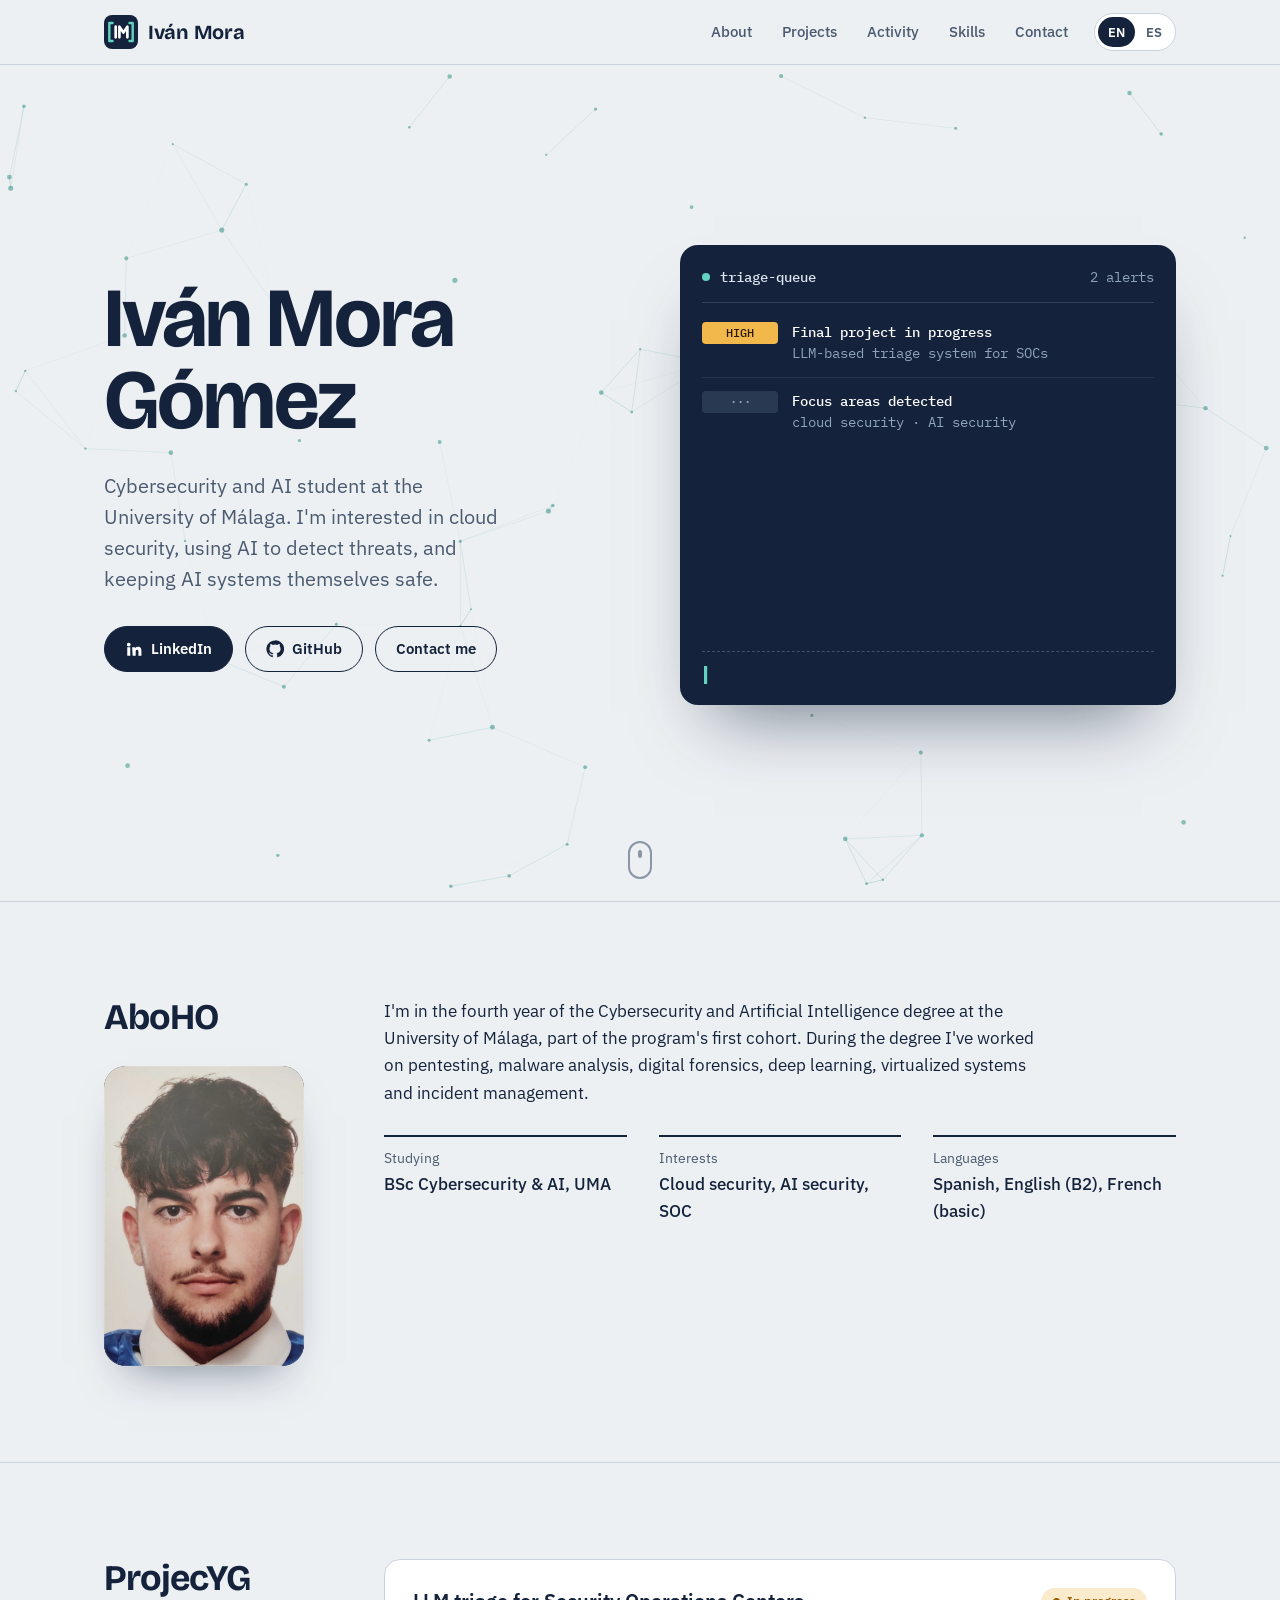
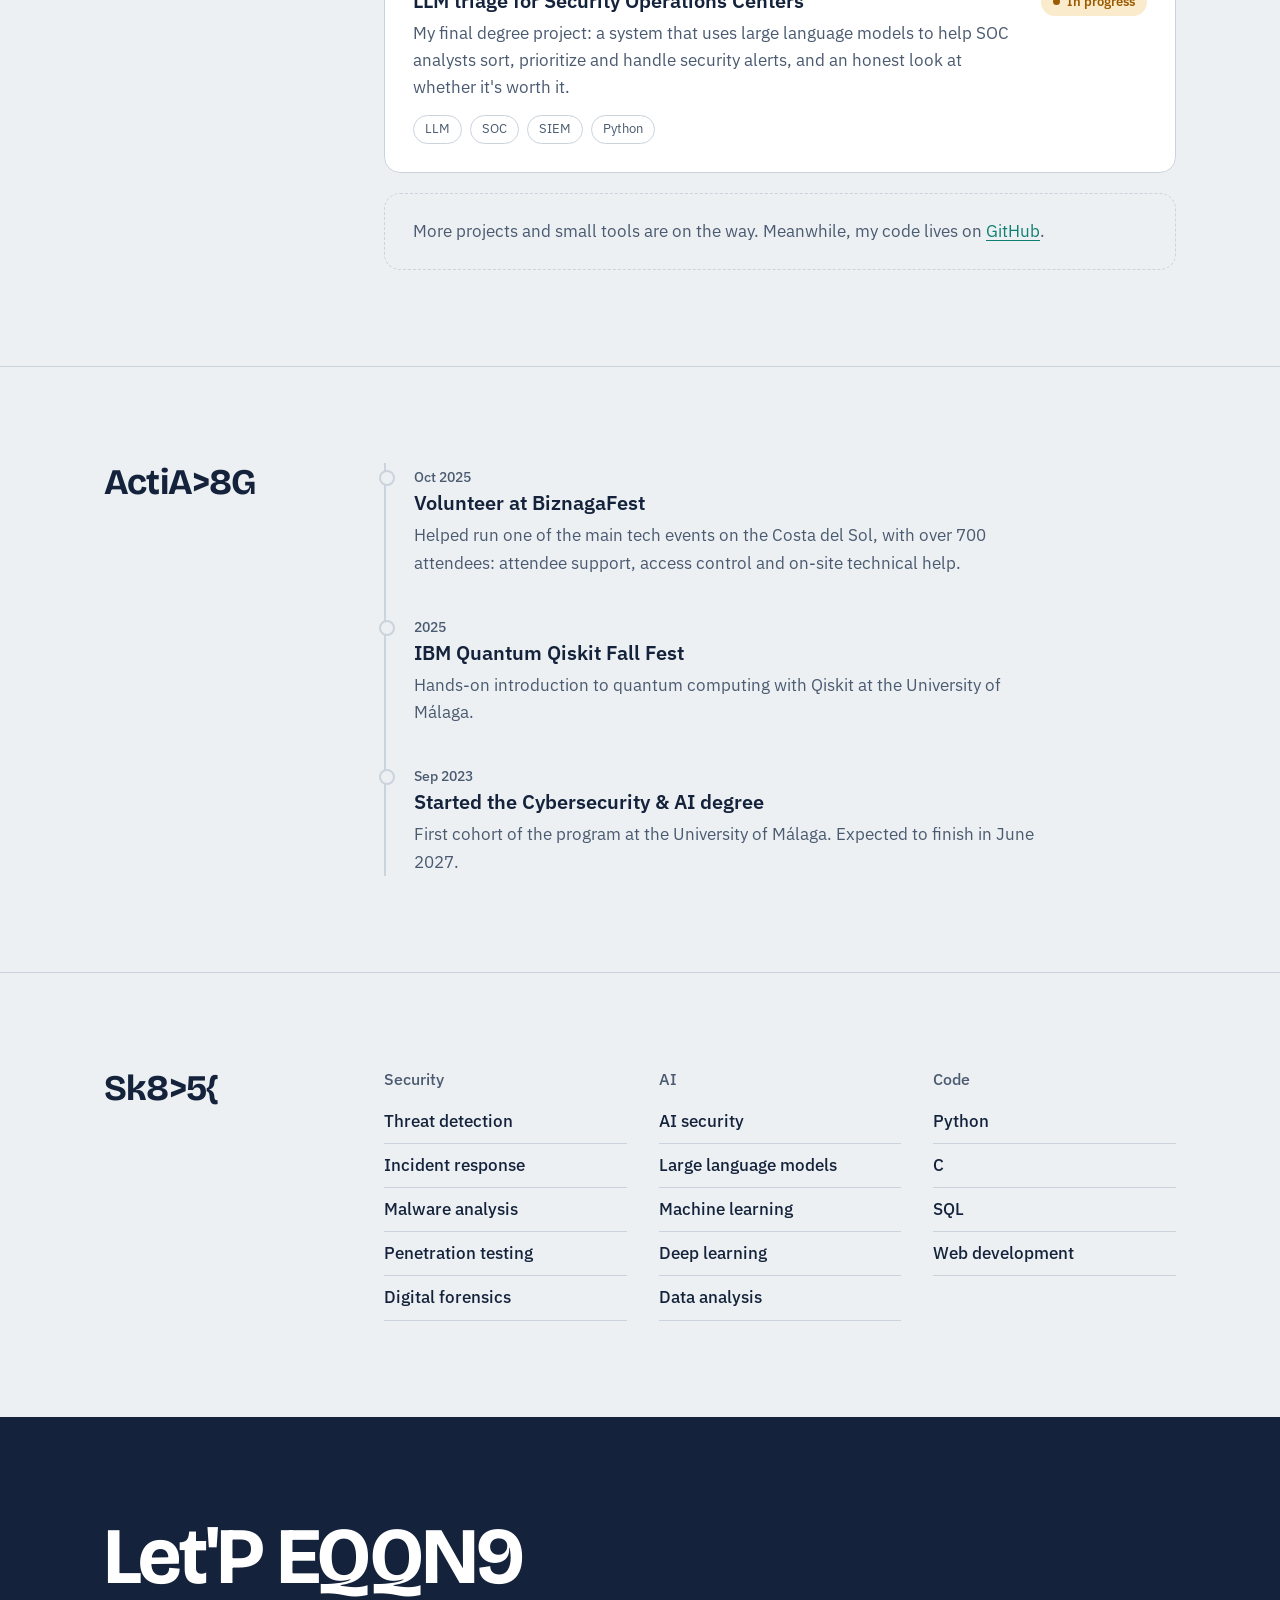
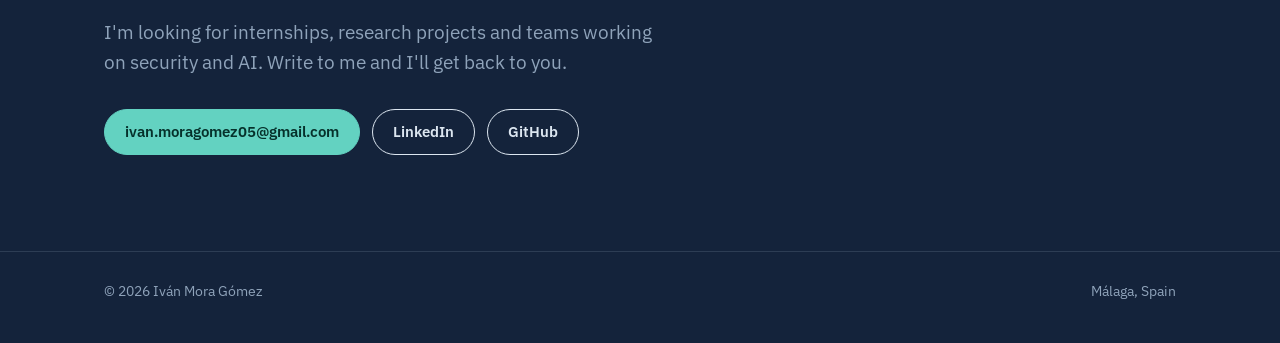
==== commit f3c4bd32: "Add files via upload" ====
--- a/index.html
+++ b/index.html
@@ -283,8 +283,7 @@
       </div>
       <div class="prose">
         <p class="reveal" data-i18n="about.p1">I'm in the fourth year of the Cybersecurity and Artificial Intelligence degree at the University of Málaga, part of the program's first cohort. During the degree I've worked on pentesting, malware analysis, digital forensics, deep learning, virtualized systems and incident management.</p>
-        <p class="reveal d1" data-i18n="about.p2">I prefer going deep into a few topics rather than skimming many. Right now that means security operations and how language models can help analysts deal with the flood of alerts they get every day.</p>
-        <dl class="facts reveal d2" id="facts">
+        <dl class="facts reveal d1" id="facts">
           <div><dt data-i18n="f.study">Studying</dt><dd data-i18n="f.study.v">BSc Cybersecurity &amp; AI, UMA</dd></div>
           <div><dt data-i18n="f.int">Interests</dt><dd data-i18n="f.int.v">Cloud security, AI security, SOC</dd></div>
           <div><dt data-i18n="f.lang">Languages</dt><dd data-i18n="f.lang.v">Spanish, English (B2), French (basic)</dd></div>
@@ -403,7 +402,6 @@
     'console.label': 'Una cola de alertas de seguridad que resume a Iván: TFG sobre triaje con LLM para SOC en curso, cuarto curso del Grado en Ciberseguridad e IA, interés en seguridad cloud y en IA, en Málaga y abierto a prácticas.',
     'h.about': 'Sobre mí', 'h.projects': 'Proyectos', 'h.activity': 'Actividad', 'h.skills': 'Aptitudes', 'h.contact': 'Hablemos.',
     'about.p1': 'Estudio cuarto del Grado en Ciberseguridad e Inteligencia Artificial en la Universidad de Málaga, en la primera promoción. Durante la carrera he trabajado en pentesting, análisis de malware, informática forense, aprendizaje profundo, sistemas virtualizados y gestión de incidentes.',
-    'about.p2': 'Prefiero profundizar en pocos temas antes que tocar muchos por encima. Ahora mismo eso significa operaciones de seguridad y cómo los modelos de lenguaje pueden ayudar a los analistas con la avalancha de alertas que reciben cada día.',
     'f.study': 'Estudios', 'f.study.v': 'Grado en Ciberseguridad e IA, UMA',
     'f.int': 'Intereses', 'f.int.v': 'Seguridad cloud, seguridad en IA, SOC',
     'f.lang': 'Idiomas', 'f.lang.v': 'Español, inglés (B2), francés (básico)',
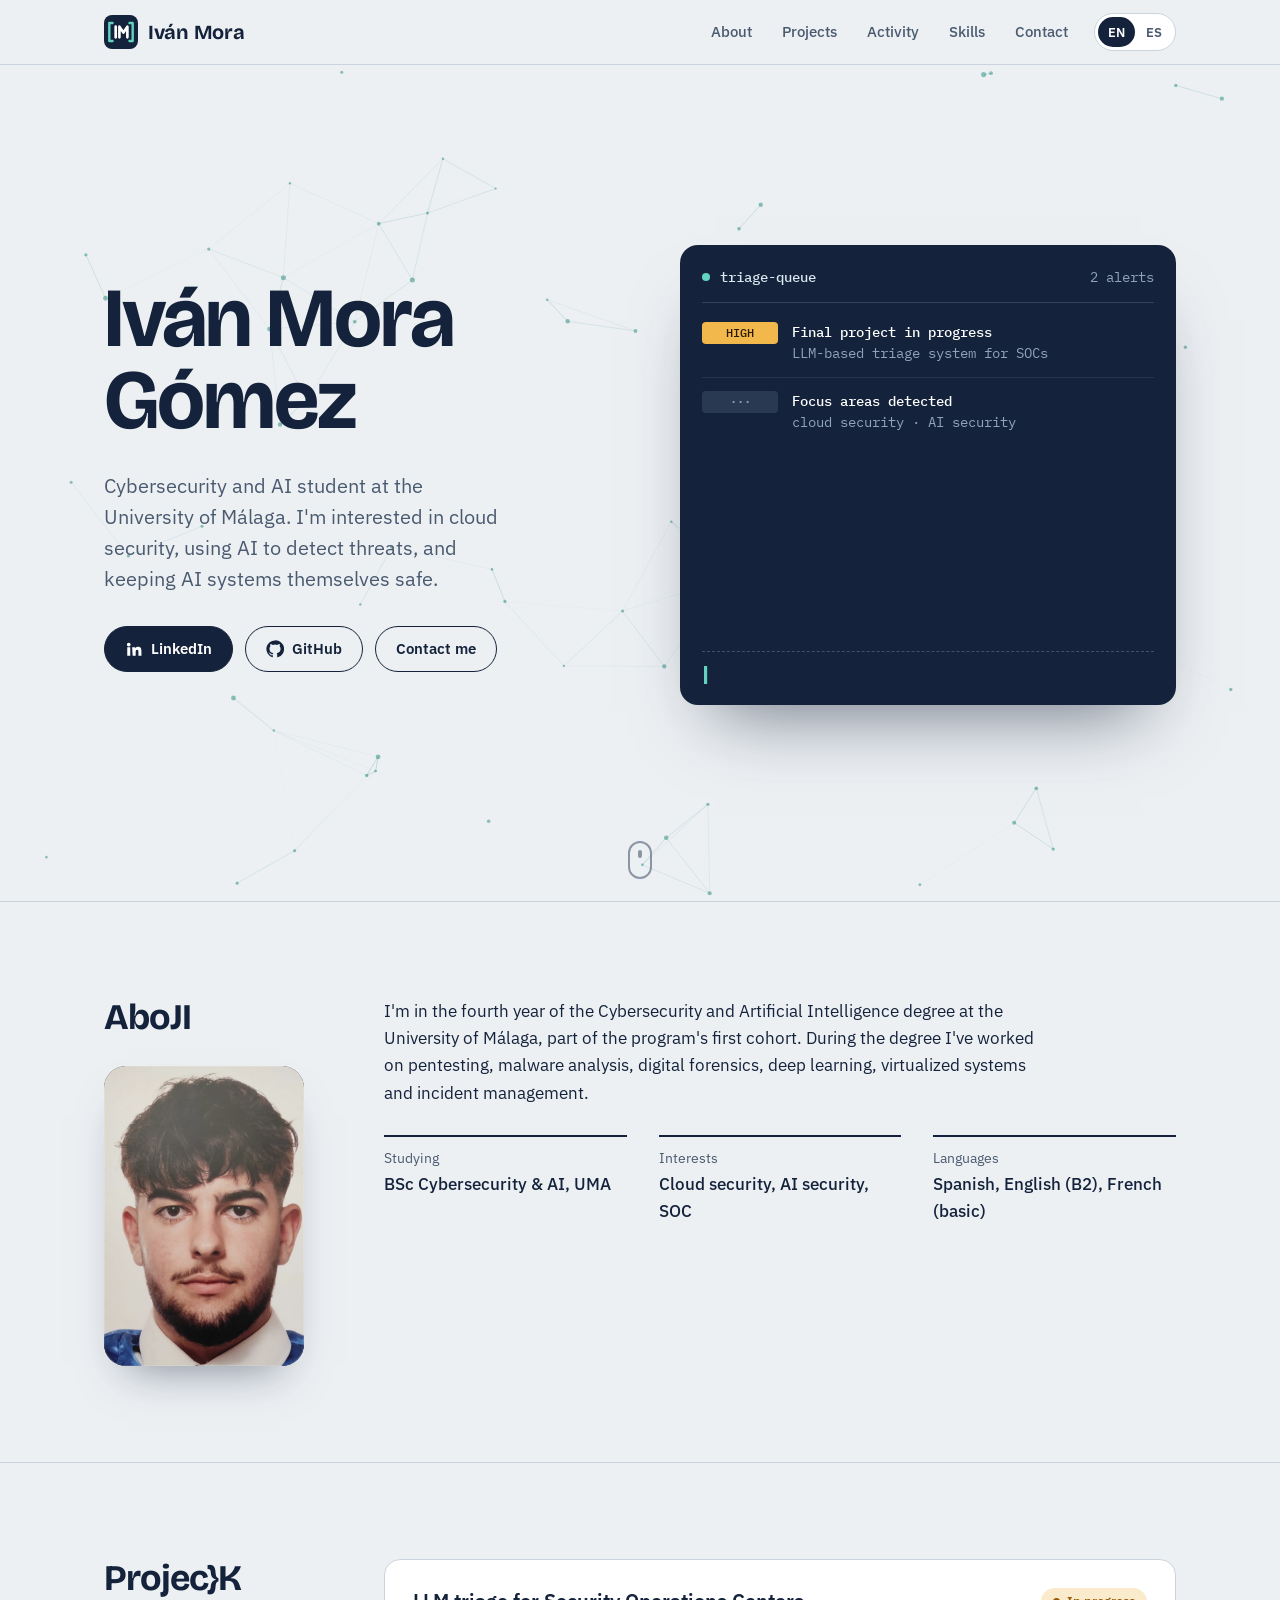
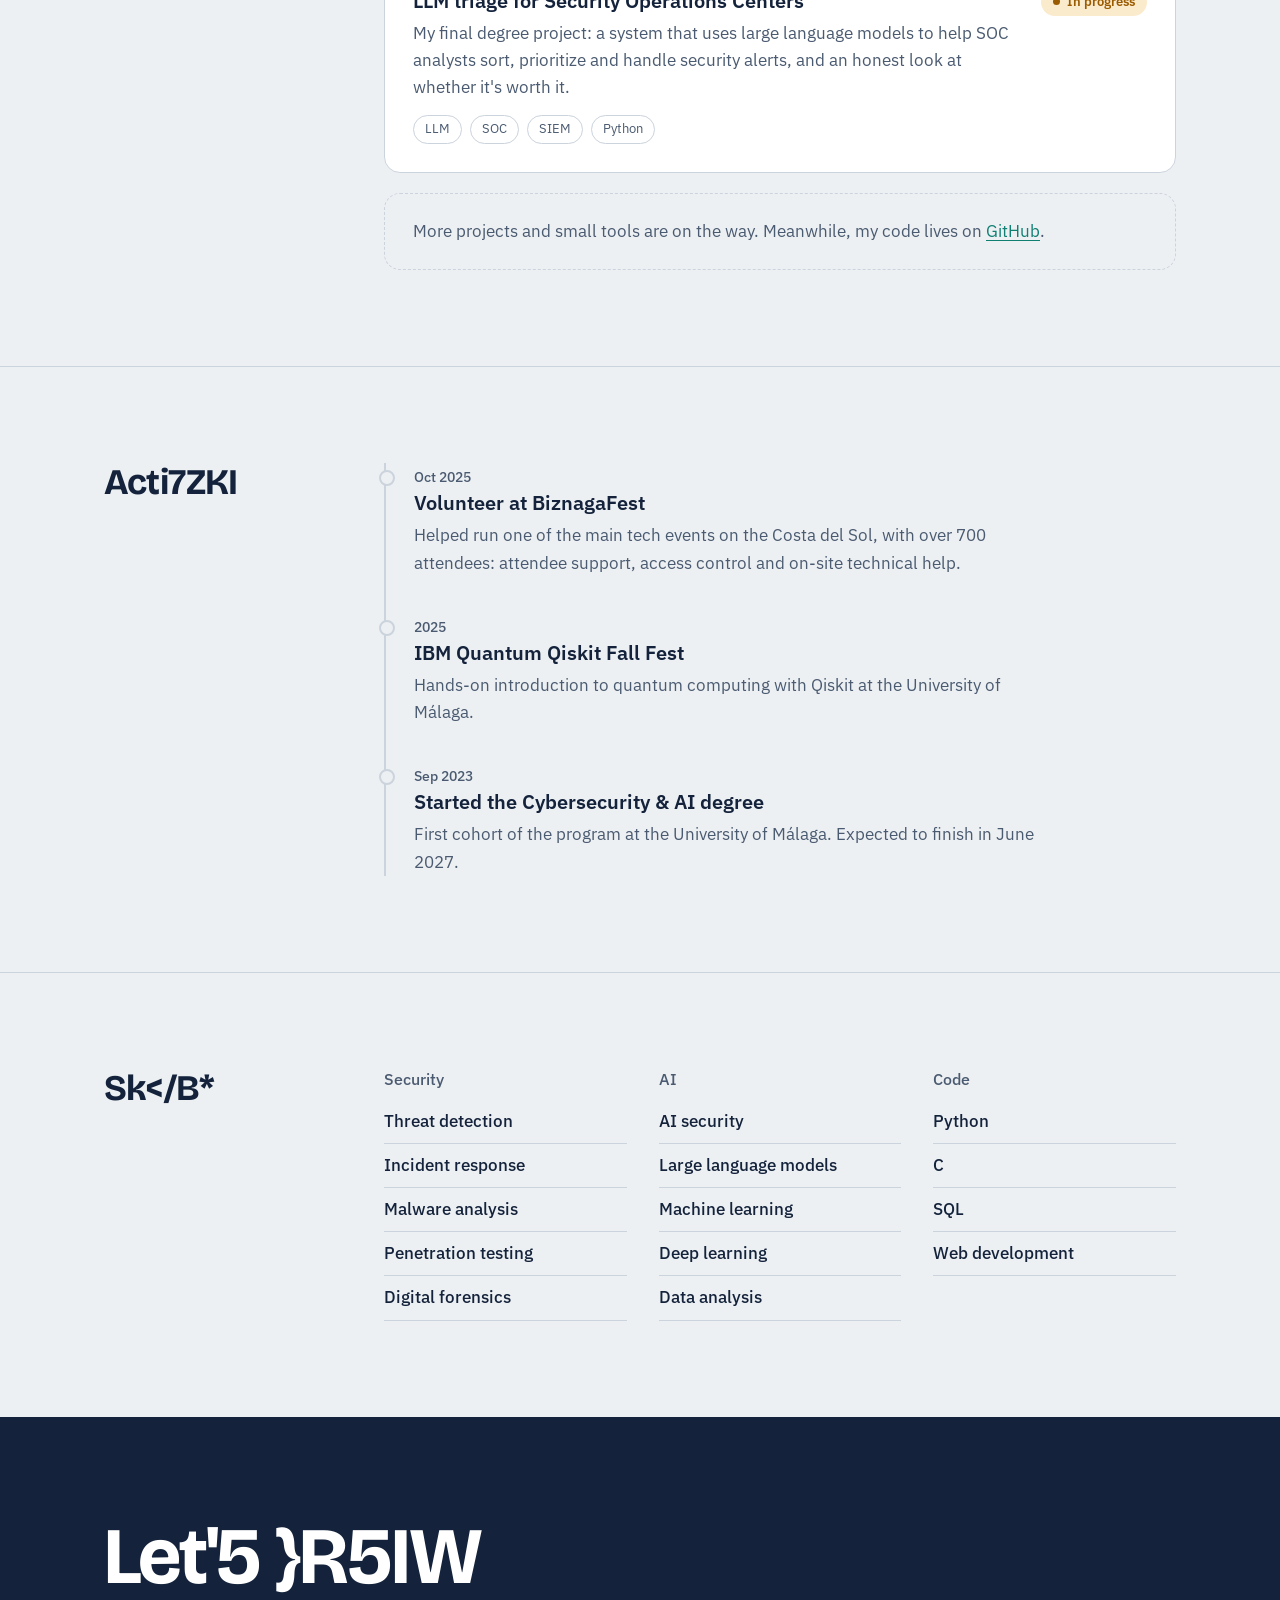
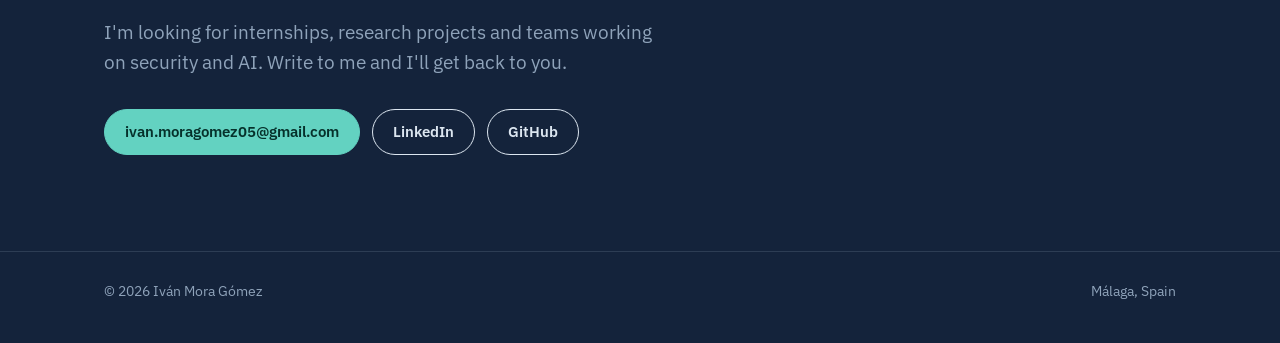
==== commit 3bf6f38b: "Update index.html" ====
--- a/index.html
+++ b/index.html
@@ -687,3 +687,4 @@
 </script>
 </body>
 </html>
+
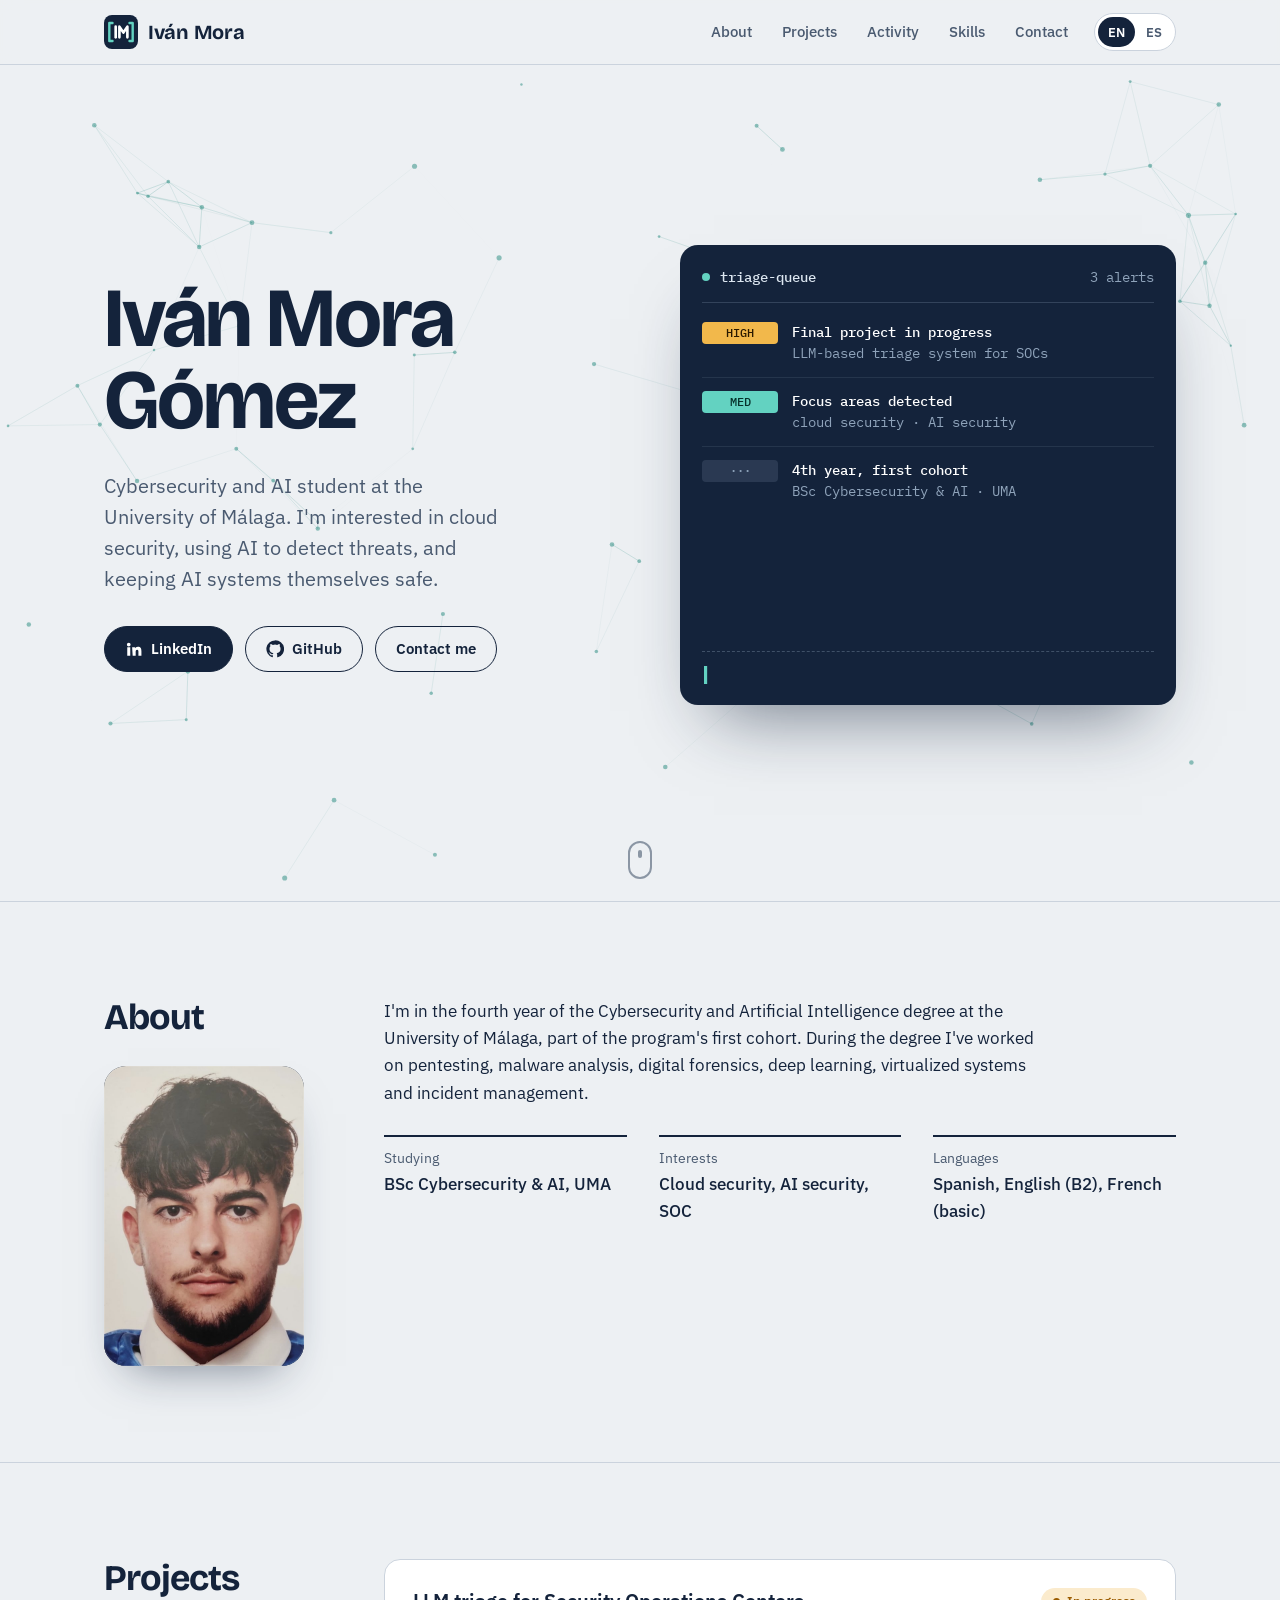
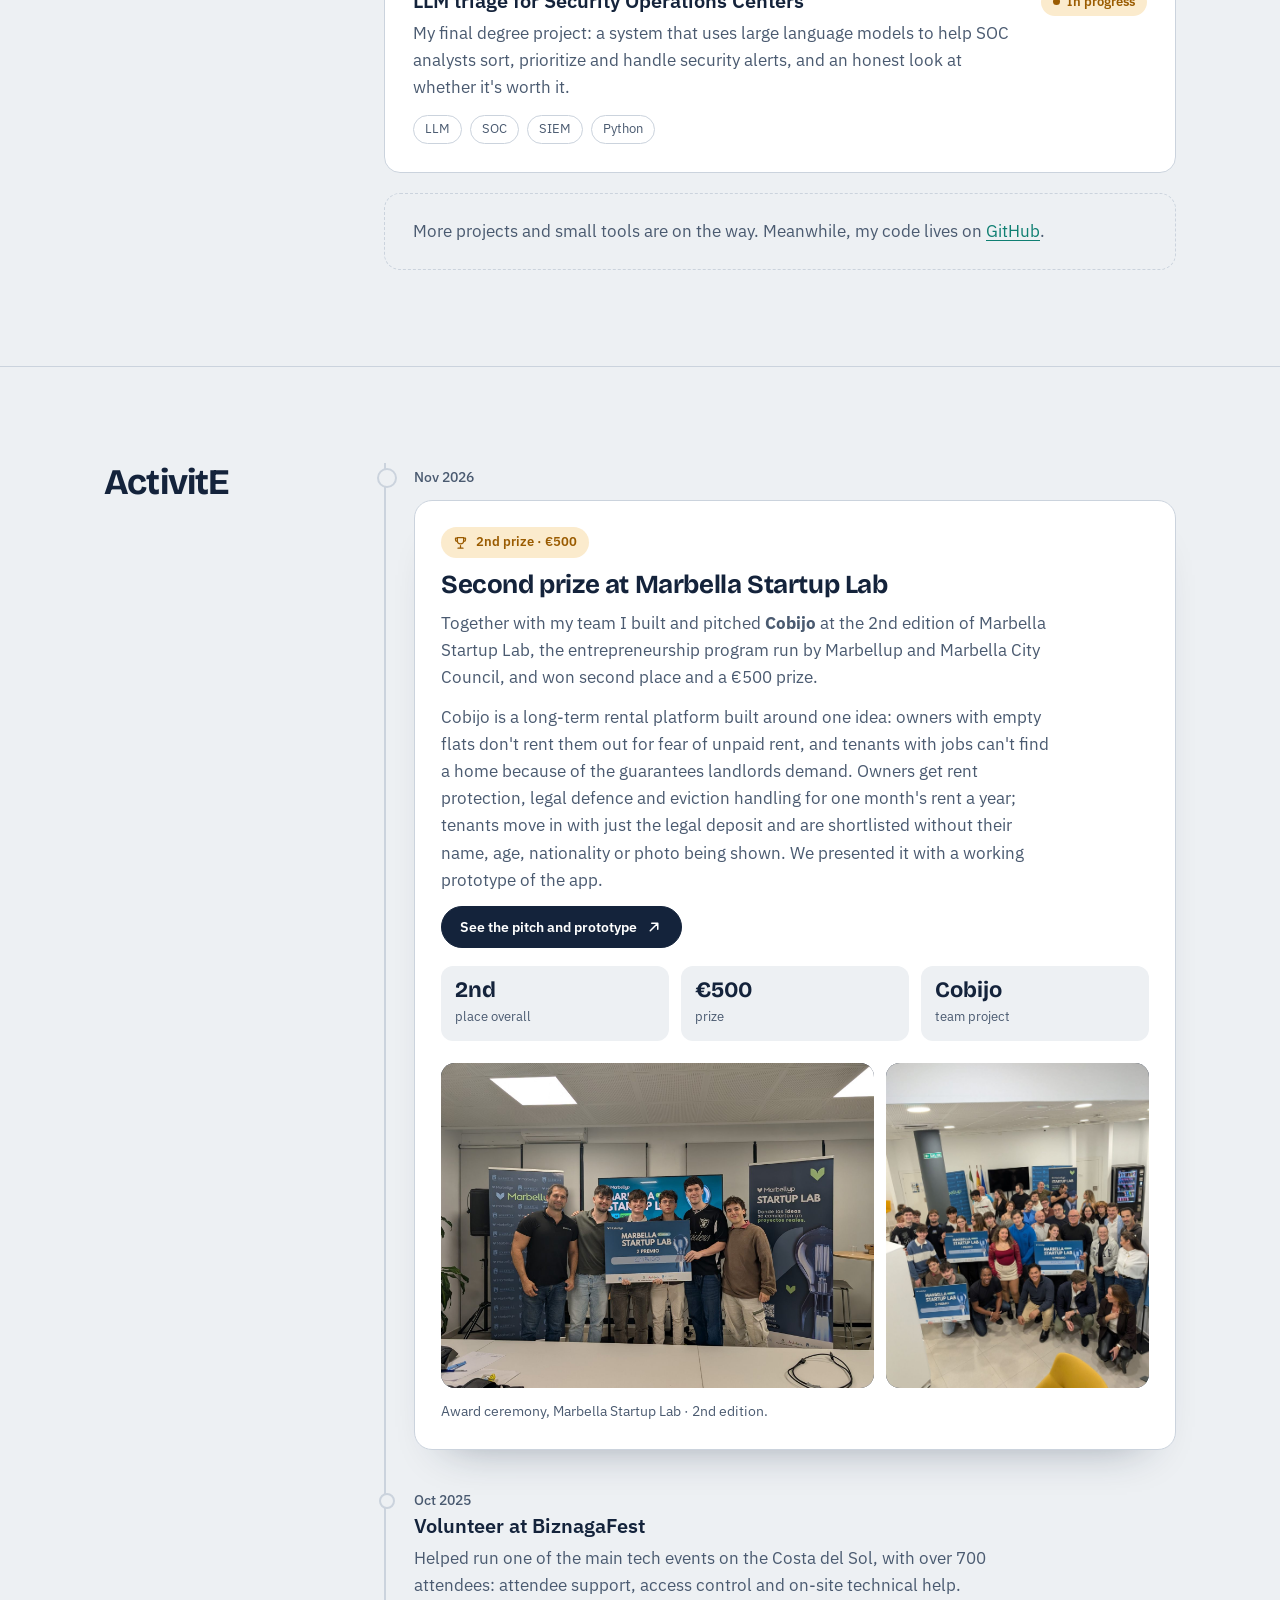
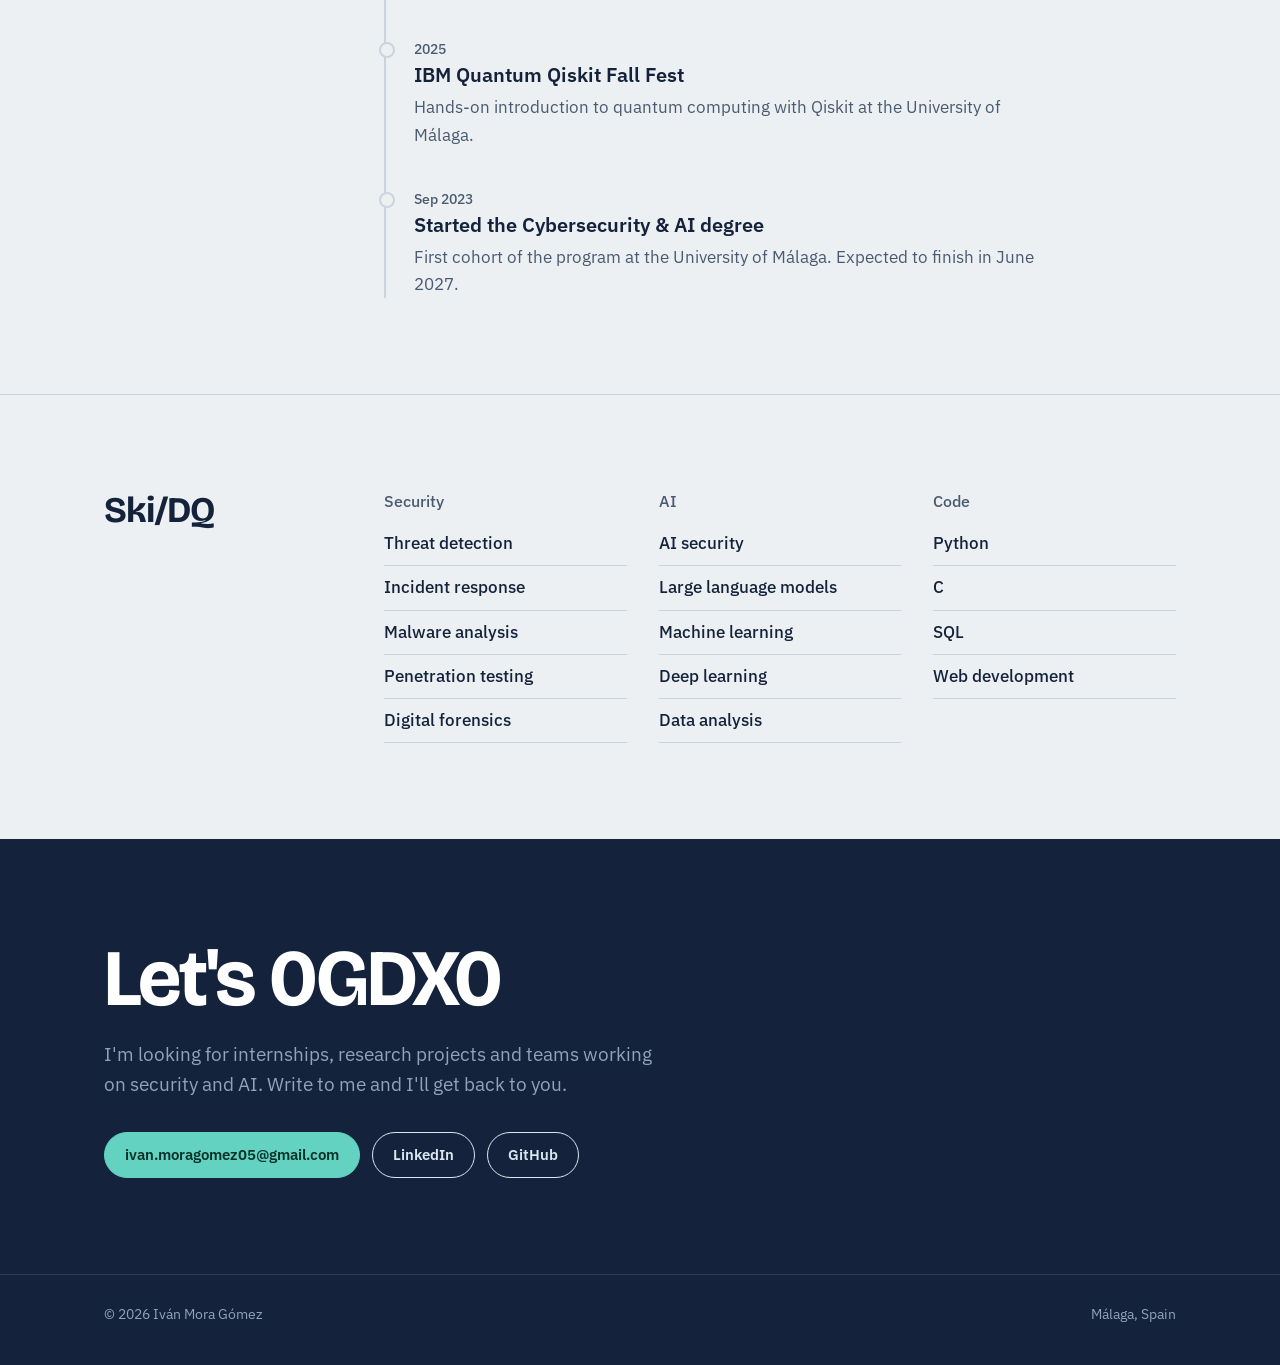
==== commit 878b7699: "Add Marbella Startup Lab 2nd prize and Cobijo pitch" ====
--- a/index.html
+++ b/index.html
@@ -164,6 +164,35 @@
 .shot:hover img{transform:scale(1.015)}
 .shot figcaption{margin-top:8px;font-size:14px;color:var(--ink-2)}
 
+/* award entry */
+.timeline li.award::before{width:16px;height:16px;left:-7px;top:5px}
+.timeline li.award.lit::before{border-color:var(--amber);background:var(--console-amber);box-shadow:0 0 0 6px var(--amber-soft)}
+.award-card{margin-top:10px;background:var(--panel);border:1px solid var(--line);border-radius:18px;padding:26px;box-shadow:0 26px 44px -34px rgba(20,35,59,.45)}
+.award-top{display:flex;flex-wrap:wrap;align-items:center;gap:10px;margin-bottom:12px}
+.prize{display:inline-flex;align-items:center;gap:8px;font-size:13px;font-weight:600;padding:5px 12px;border-radius:999px;background:var(--amber-soft);color:var(--amber)}
+.prize svg{width:15px;height:15px}
+.award-card h3{font:700 26px/1.15 "Bricolage Grotesque",sans-serif;letter-spacing:-.4px;margin:0 0 10px}
+.award-card p{margin:0 0 12px;color:var(--ink-2);max-width:62ch}
+.award-links{display:flex;flex-wrap:wrap;gap:10px;margin:4px 0 0}
+.award-links .btn{min-height:42px;padding:0 18px;font-size:14px}
+.award-stats{display:grid;grid-template-columns:repeat(3,minmax(0,1fr));gap:12px;margin:18px 0 22px;padding:0;list-style:none}
+.timeline .award-stats li{padding:12px 14px;border-radius:12px;background:var(--paper)}
+.timeline .award-stats li::before{display:none}
+.award-stats b{display:block;font:700 22px/1.1 "Bricolage Grotesque",sans-serif;color:var(--ink)}
+.award-stats span{font-size:13px;color:var(--ink-2)}
+.gallery{display:grid;grid-template-columns:minmax(0,1.65fr) minmax(0,1fr);gap:12px;margin:0}
+.gallery button{display:block;position:relative;padding:0;border:0;border-radius:14px;overflow:hidden;cursor:zoom-in;background:var(--console);aspect-ratio:4/3}
+.gallery button.tall{aspect-ratio:auto;min-height:100%}
+.gallery button.tall img{position:absolute;inset:0}
+.gallery img{display:block;width:100%;height:100%;object-fit:cover;transition:transform .6s cubic-bezier(.2,.8,.2,1)}
+.gallery button:hover img{transform:scale(1.04)}
+.gallery figcaption{grid-column:1/-1;font-size:14px;color:var(--ink-2)}
+@media (max-width:560px){.award-card{padding:20px}.award-stats{gap:8px}.timeline .award-stats li{padding:10px}.award-stats b{font-size:19px}.award-stats span{font-size:12px}.gallery{grid-template-columns:1fr}.gallery button.tall{aspect-ratio:4/3}}
+.lightbox{padding:0;border:0;background:transparent;max-width:min(94vw,1400px);max-height:92vh}
+.lightbox::backdrop{background:rgba(10,18,32,.86)}
+.lightbox img{display:block;max-width:100%;max-height:92vh;border-radius:12px}
+.lightbox button{position:absolute;top:10px;right:10px;width:40px;height:40px;border-radius:50%;border:0;background:rgba(20,35,59,.8);color:#fff;font-size:22px;line-height:1;cursor:pointer}
+
 /* skills */
 .skillgroups{display:grid;grid-template-columns:repeat(auto-fit,minmax(240px,1fr));gap:32px}
 .skillgroups h3{font-size:16px;color:var(--ink-2);font-weight:500;margin-bottom:10px}
@@ -331,6 +360,30 @@
       <div><h2 class="decrypt sticky" data-i18n="h.activity" data-text="Activity">Activity</h2></div>
       <ol class="timeline" id="timeline" reversed>
         <li class="fill" aria-hidden="true"></li>
+        <li class="award">
+          <time datetime="2026-11" data-i18n="a1.when">Nov 2026</time>
+          <div class="award-card reveal">
+            <div class="award-top">
+              <span class="prize"><svg viewBox="0 0 24 24" fill="none" stroke="currentColor" stroke-width="2" stroke-linecap="round" stroke-linejoin="round" aria-hidden="true"><path d="M8 21h8M12 17v4M7 4h10v5a5 5 0 0 1-10 0z"/><path d="M17 5h3v2a3 3 0 0 1-3 3M7 5H4v2a3 3 0 0 0 3 3"/></svg><span data-i18n="a1.badge">2nd prize · €500</span></span>
+            </div>
+            <h3 data-i18n="a1.t">Second prize at Marbella Startup Lab</h3>
+            <p data-i18n="a1.d">Together with my team I built and pitched <strong>Cobijo</strong> at the 2nd edition of Marbella Startup Lab, the entrepreneurship program run by Marbellup and Marbella City Council, and won second place and a €500 prize.</p>
+            <p data-i18n="a1.d2">Cobijo is a long-term rental platform built around one idea: owners with empty flats don't rent them out for fear of unpaid rent, and tenants with jobs can't find a home because of the guarantees landlords demand. Owners get rent protection, legal defence and eviction handling for one month's rent a year; tenants move in with just the legal deposit and are shortlisted without their name, age, nationality or photo being shown. We presented it with a working prototype of the app.</p>
+            <div class="award-links">
+              <a class="btn primary" href="cobijo/" target="_blank" rel="noopener"><span data-i18n="a1.pitch">See the pitch and prototype</span> <svg viewBox="0 0 24 24" fill="none" stroke="currentColor" stroke-width="2" stroke-linecap="round" stroke-linejoin="round" aria-hidden="true"><path d="M7 17 17 7M9 7h8v8"/></svg></a>
+            </div>
+            <ul class="award-stats">
+              <li><b data-i18n="a1.s1">2nd</b><span data-i18n="a1.s1l">place overall</span></li>
+              <li><b data-i18n="a1.s2">€500</b><span data-i18n="a1.s2l">prize</span></li>
+              <li><b>Cobijo</b><span data-i18n="a1.s3l">team project</span></li>
+            </ul>
+            <figure class="gallery">
+              <button type="button" data-full="startup-lab-premio.jpg" data-i18n-label="a1.zoom1" aria-label="Enlarge photo: team Cobijo with the second prize"><img src="startup-lab-premio.jpg" width="1600" height="1205" loading="lazy" style="object-position:50% 72%" data-i18n-alt="a1.alt1" alt="Team Cobijo holding the Marbella Startup Lab second prize board"></button>
+              <button type="button" class="tall" data-full="startup-lab-grupo.jpg" data-i18n-label="a1.zoom2" aria-label="Enlarge photo: all participants and winners"><img src="startup-lab-grupo.jpg" width="1200" height="1594" loading="lazy" style="object-position:50% 62%" data-i18n-alt="a1.alt2" alt="Group photo of all Marbella Startup Lab participants with the three winning teams"></button>
+              <figcaption data-i18n="a1.cap">Award ceremony, Marbella Startup Lab · 2nd edition.</figcaption>
+            </figure>
+          </div>
+        </li>
         <li>
           <time datetime="2025-10" data-i18n="a2.when">Oct 2025</time>
           <h3 data-i18n="a2.t">Volunteer at BiznagaFest</h3>
@@ -384,6 +437,8 @@
   </section>
 </main>
 
+<dialog class="lightbox" id="lightbox"><img alt=""><button type="button" aria-label="Close">×</button></dialog>
+
 <footer>
   <div class="wrap"><span>© 2026 Iván Mora Gómez</span><span data-i18n="foot">Málaga, Spain</span></div>
 </footer>
@@ -409,6 +464,17 @@
     'p1.d': 'Mi Trabajo Fin de Grado: un sistema que usa modelos de lenguaje para ayudar a los analistas de un SOC a clasificar, priorizar y gestionar alertas de seguridad, y un análisis honesto de si merece la pena.',
     'st.wip': 'En curso', 'st.done': 'Terminado',
     'p.empty': 'Pronto habrá más proyectos y pequeñas herramientas. Mientras tanto, mi código está en <a href="https://github.com/ivanmora17" target="_blank" rel="noopener">GitHub</a>.',
+    'a1.when': 'nov 2026', 'a1.badge': '2º premio · 500 €',
+    'a1.t': 'Segundo premio en el Marbella Startup Lab',
+    'a1.d': 'Con mi equipo desarrollé y presenté <strong>Cobijo</strong> en la 2ª edición del Marbella Startup Lab, el programa de emprendimiento de Marbellup y el Ayuntamiento de Marbella, y conseguimos el segundo puesto y un premio de 500 €.',
+    'a1.d2': 'Cobijo es una plataforma de alquiler de larga duración que parte de una idea: hay propietarios con pisos vacíos que no los alquilan por miedo a los impagos, e inquilinos con trabajo que no encuentran piso por las garantías que les piden. Al propietario le damos protección frente a impagos, defensa jurídica y gestión del desahucio por un mes de renta al año; el inquilino entra solo con la fianza legal y se le preselecciona sin mostrar su nombre, edad, nacionalidad ni foto. Lo presentamos con un prototipo funcional de la app.',
+    'a1.s1': '2º', 'a1.s2': '500 €','a1.s1l': 'puesto general', 'a1.s2l': 'de premio', 'a1.s3l': 'proyecto en equipo',
+    'a1.pitch': 'Ver el pitch y el prototipo',
+    'a1.cap': 'Entrega de premios, Marbella Startup Lab · 2ª edición.',
+    'a1.alt1': 'El equipo de Cobijo con el cartel del segundo premio del Marbella Startup Lab',
+    'a1.alt2': 'Foto de grupo con todos los participantes del Marbella Startup Lab y los tres equipos premiados',
+    'a1.zoom1': 'Ampliar foto: el equipo de Cobijo con el segundo premio',
+    'a1.zoom2': 'Ampliar foto: todos los participantes y ganadores',
     'a2.when': 'oct 2025', 'a2.t': 'Voluntario en BiznagaFest',
     'a2.d': 'Ayudé a organizar uno de los principales eventos tecnológicos de la Costa del Sol, con más de 700 asistentes: atención al público, control de accesos y soporte técnico.',
     'a3.d': 'Introducción práctica a la computación cuántica con Qiskit en la Universidad de Málaga.',
@@ -469,6 +535,7 @@
     { s: 'lo', en: ['Status', 'open to internships and projects'], es: ['Estado', 'abierto a prácticas y proyectos'] }
   ];
   const extra = [
+    { s: 'hi', en: ['Award detected', '2nd prize · Marbella Startup Lab · €500'], es: ['Premio detectado', '2º premio · Marbella Startup Lab · 500 €'] },
     { s: 'lo', en: ['New visitor detected', 'welcome to ivanmorag.com'], es: ['Nueva visita detectada', 'bienvenido a ivanmorag.com'] },
     { s: 'lo', en: ['Volunteer experience', 'BiznagaFest 2025 · 700+ attendees'], es: ['Voluntariado', 'BiznagaFest 2025 · más de 700 asistentes'] },
     { s: 'lo', en: ['Languages', 'Spanish · English B2 · French basic'], es: ['Idiomas', 'español · inglés B2 · francés básico'] },
@@ -613,6 +680,16 @@
       card.style.setProperty('--my', (e.clientY - r.top) + 'px');
     });
   });
+
+  /* ---------- photo lightbox ---------- */
+  const lb = document.getElementById('lightbox');
+  const lbImg = lb.querySelector('img');
+  document.querySelectorAll('.gallery button').forEach(b => b.addEventListener('click', () => {
+    lbImg.src = b.dataset.full; lbImg.alt = b.querySelector('img').alt;
+    if (lb.showModal) lb.showModal(); else window.open(b.dataset.full, '_blank');
+  }));
+  lb.querySelector('button').addEventListener('click', () => lb.close());
+  lb.addEventListener('click', e => { if (e.target === lb) lb.close(); });
 
   /* ---------- magnetic buttons ---------- */
   if (fine && !reduce) {
@@ -687,4 +764,3 @@
 </script>
 </body>
 </html>
-
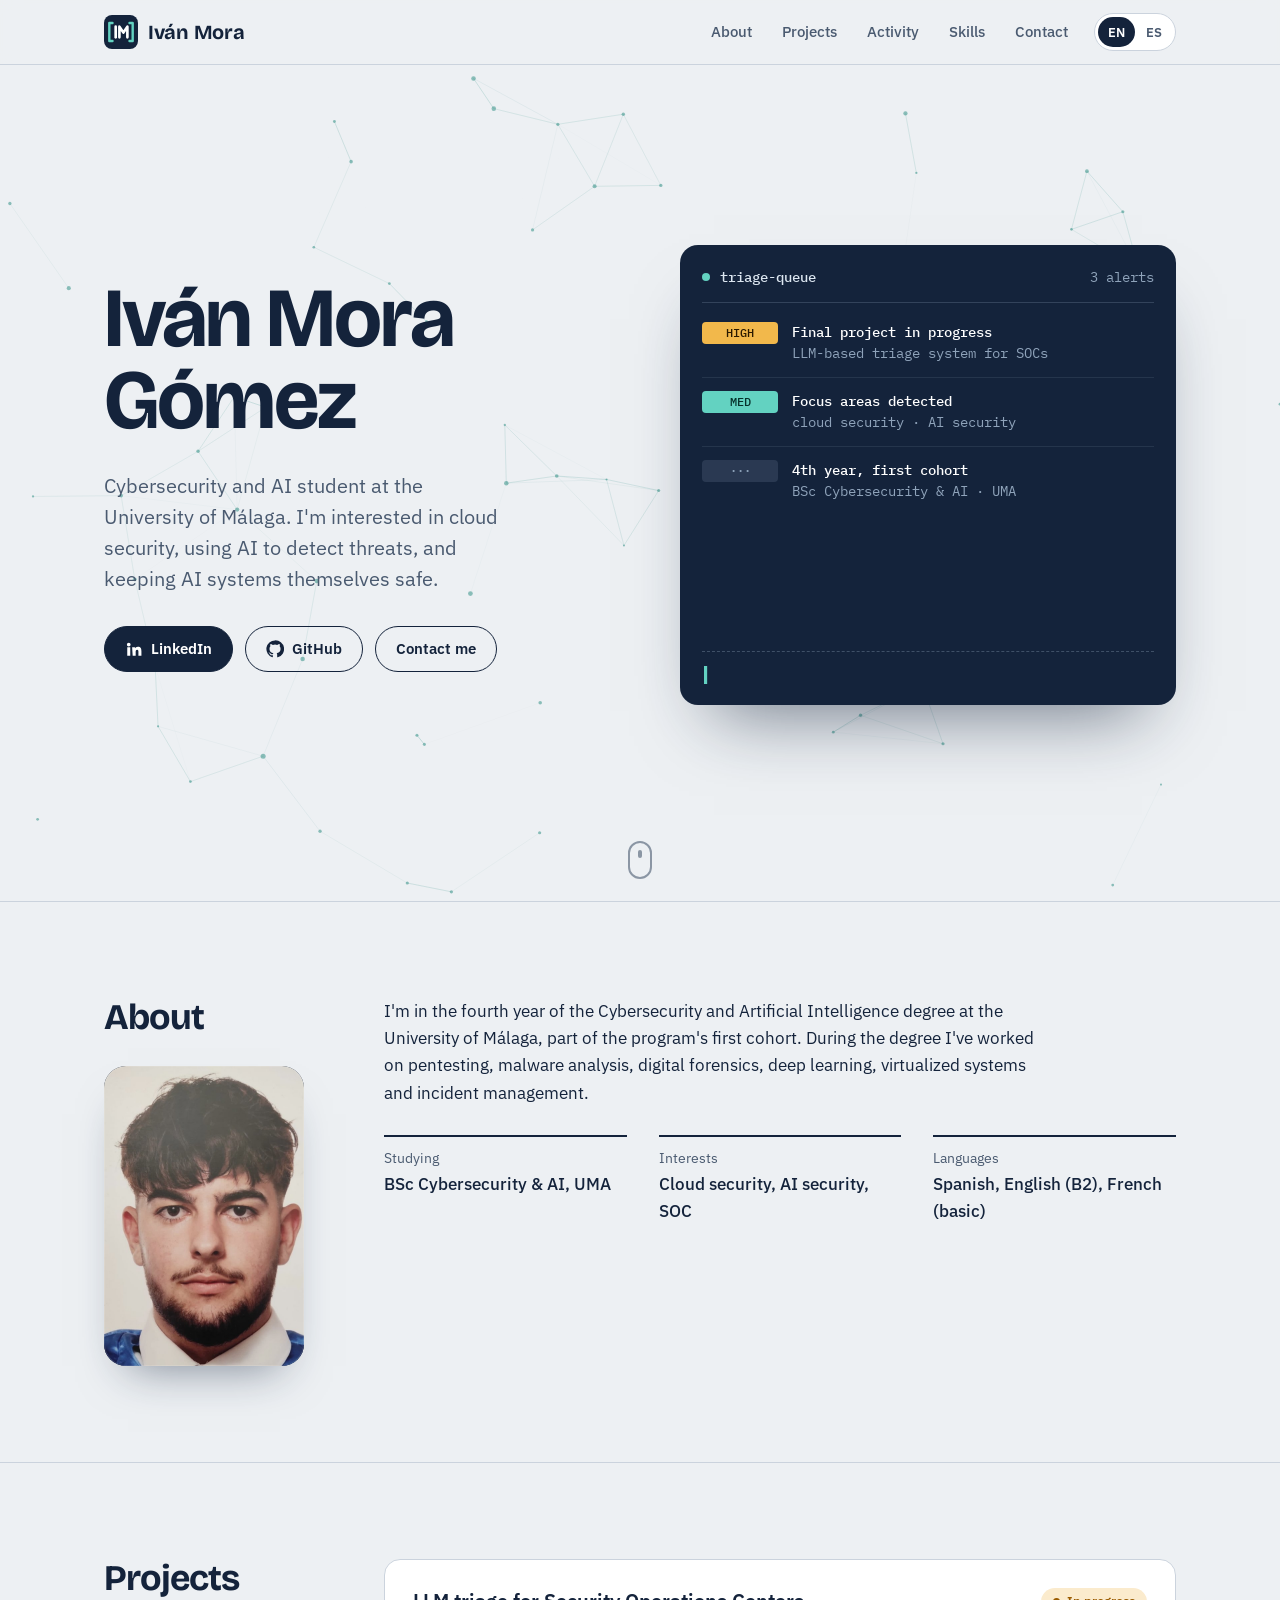
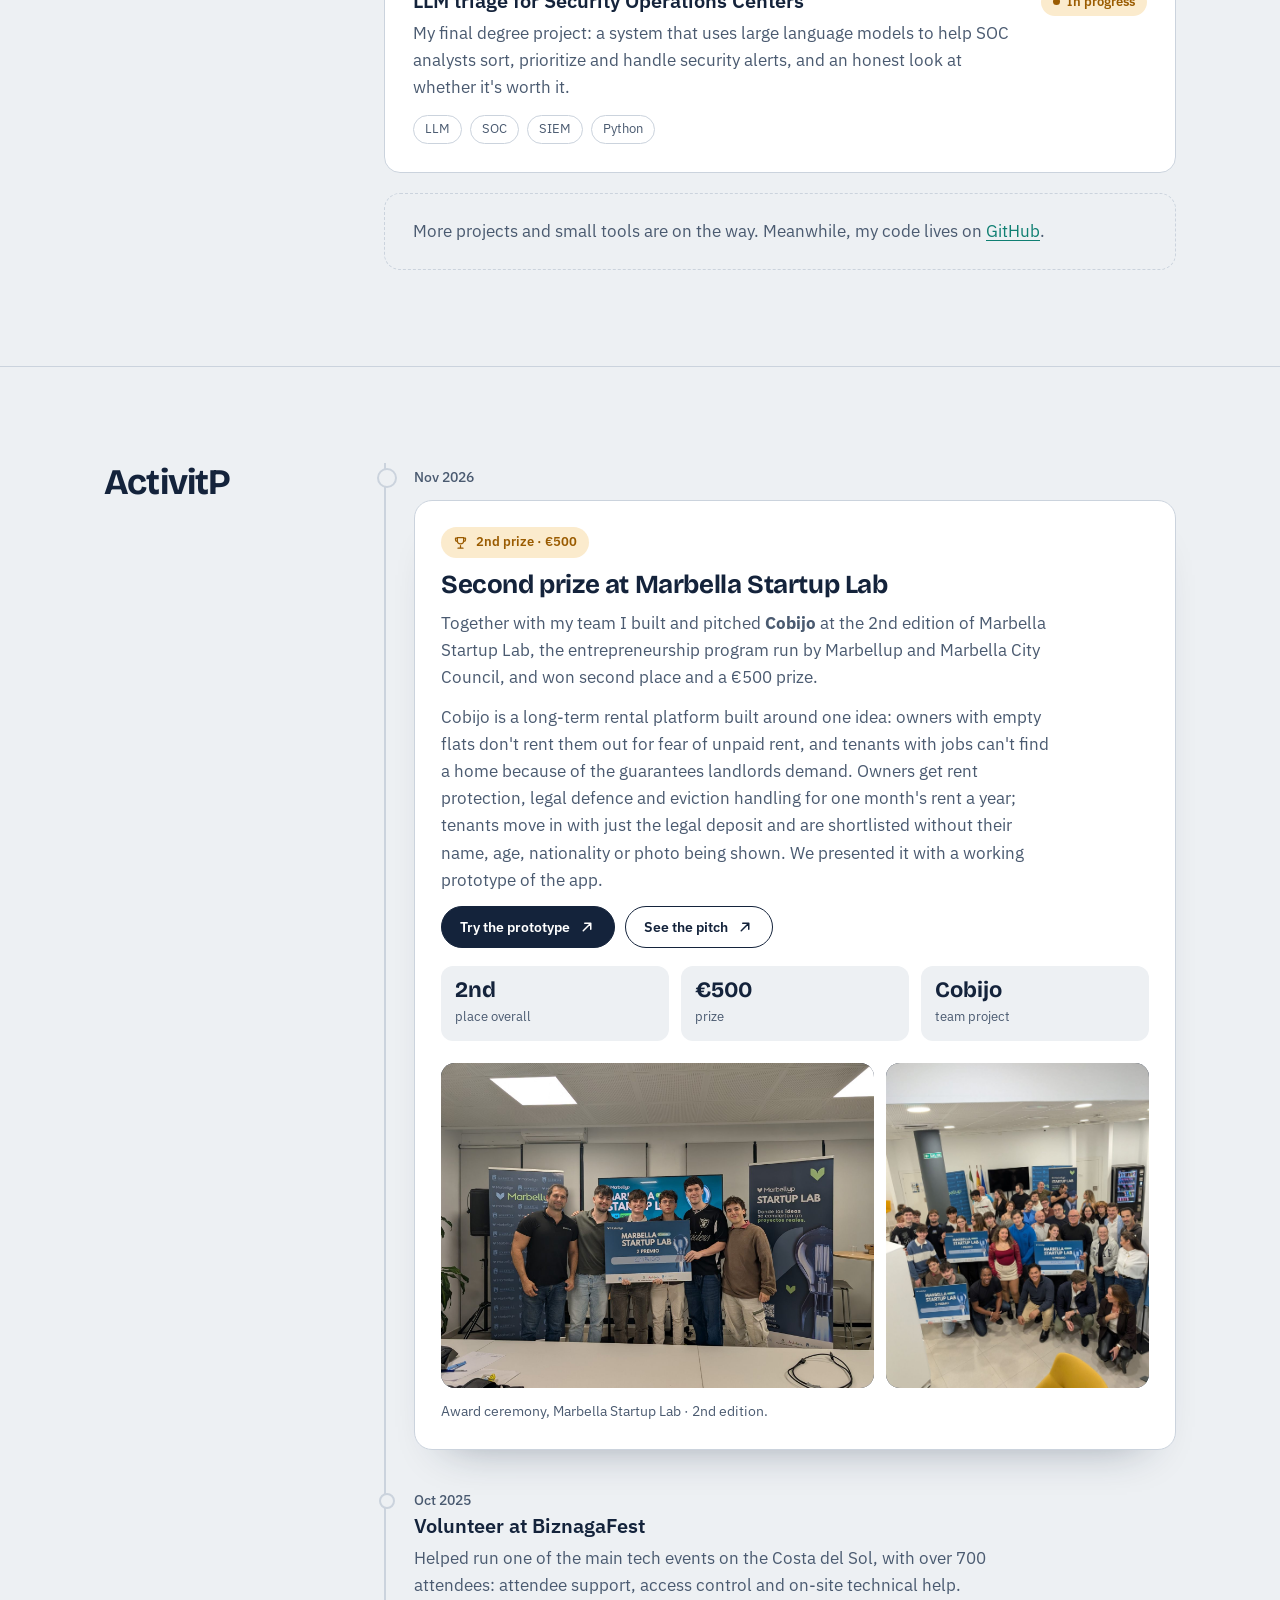
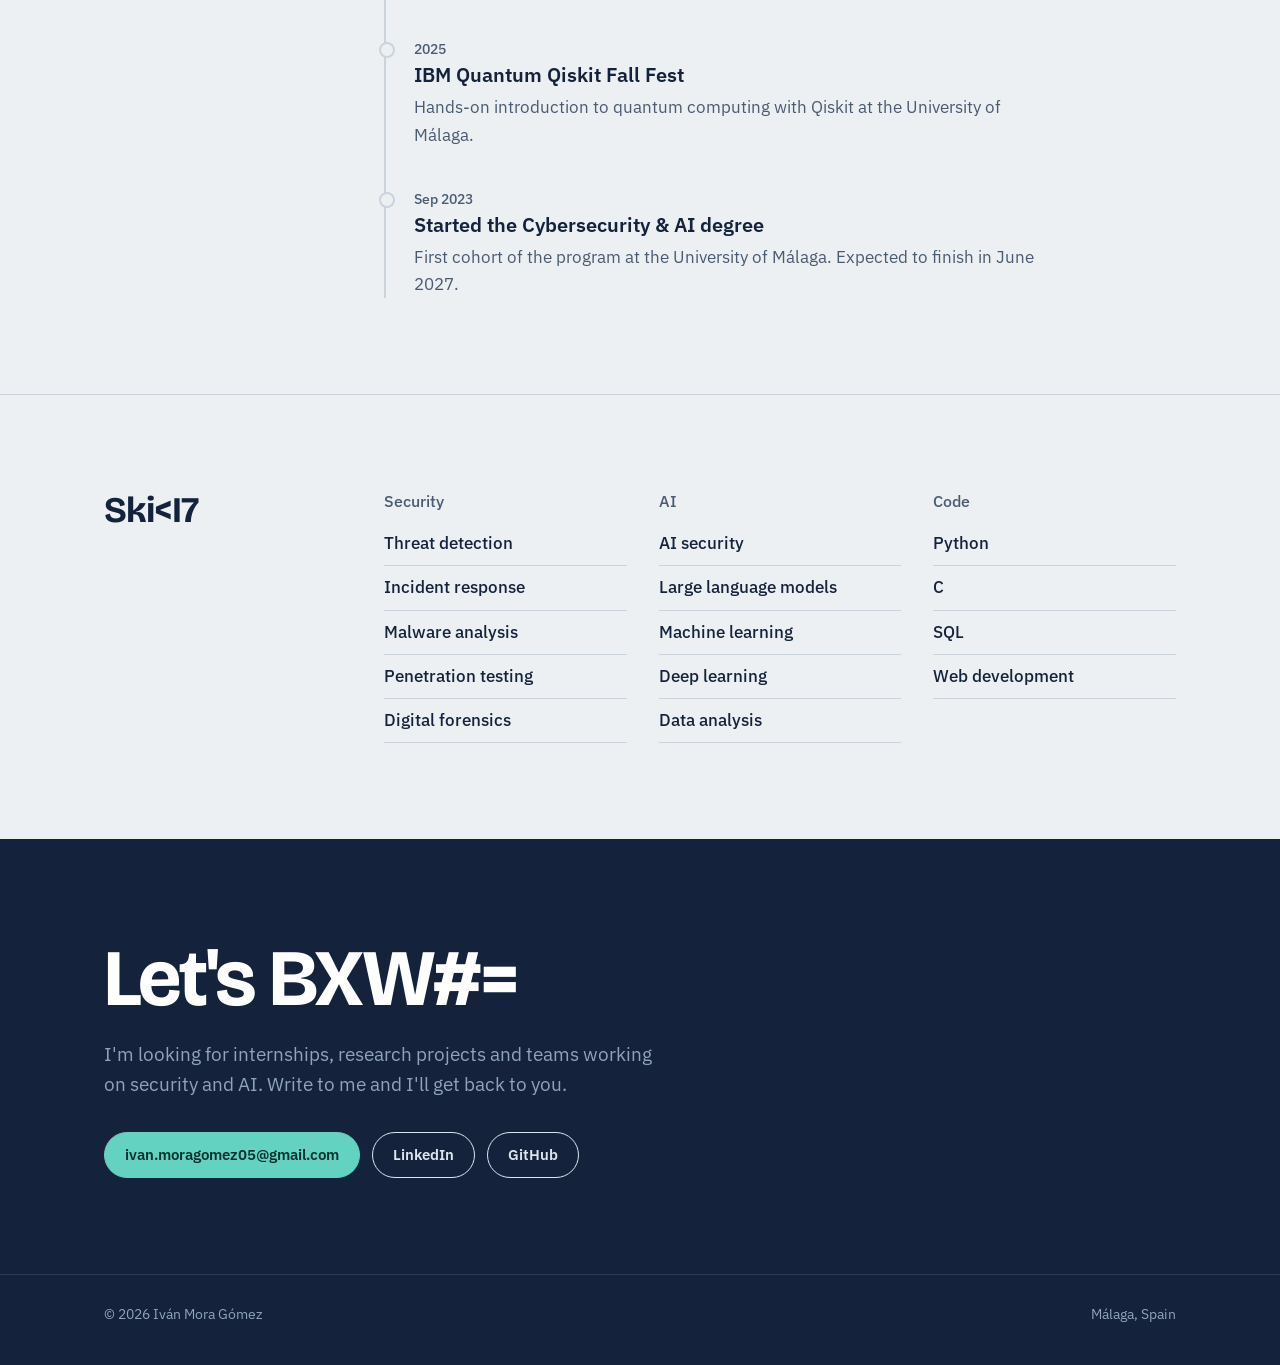
==== commit 716b0b8a: "Link Cobijo prototype directly and add click/swipe navigation to the pitch" ====
--- a/index.html
+++ b/index.html
@@ -370,7 +370,8 @@
             <p data-i18n="a1.d">Together with my team I built and pitched <strong>Cobijo</strong> at the 2nd edition of Marbella Startup Lab, the entrepreneurship program run by Marbellup and Marbella City Council, and won second place and a €500 prize.</p>
             <p data-i18n="a1.d2">Cobijo is a long-term rental platform built around one idea: owners with empty flats don't rent them out for fear of unpaid rent, and tenants with jobs can't find a home because of the guarantees landlords demand. Owners get rent protection, legal defence and eviction handling for one month's rent a year; tenants move in with just the legal deposit and are shortlisted without their name, age, nationality or photo being shown. We presented it with a working prototype of the app.</p>
             <div class="award-links">
-              <a class="btn primary" href="cobijo/" target="_blank" rel="noopener"><span data-i18n="a1.pitch">See the pitch and prototype</span> <svg viewBox="0 0 24 24" fill="none" stroke="currentColor" stroke-width="2" stroke-linecap="round" stroke-linejoin="round" aria-hidden="true"><path d="M7 17 17 7M9 7h8v8"/></svg></a>
+              <a class="btn primary" href="cobijo/#demo" target="_blank" rel="noopener"><span data-i18n="a1.proto">Try the prototype</span> <svg viewBox="0 0 24 24" fill="none" stroke="currentColor" stroke-width="2" stroke-linecap="round" stroke-linejoin="round" aria-hidden="true"><path d="M7 17 17 7M9 7h8v8"/></svg></a>
+              <a class="btn" href="cobijo/" target="_blank" rel="noopener"><span data-i18n="a1.pitch">See the pitch</span> <svg viewBox="0 0 24 24" fill="none" stroke="currentColor" stroke-width="2" stroke-linecap="round" stroke-linejoin="round" aria-hidden="true"><path d="M7 17 17 7M9 7h8v8"/></svg></a>
             </div>
             <ul class="award-stats">
               <li><b data-i18n="a1.s1">2nd</b><span data-i18n="a1.s1l">place overall</span></li>
@@ -469,7 +470,7 @@
     'a1.d': 'Con mi equipo desarrollé y presenté <strong>Cobijo</strong> en la 2ª edición del Marbella Startup Lab, el programa de emprendimiento de Marbellup y el Ayuntamiento de Marbella, y conseguimos el segundo puesto y un premio de 500 €.',
     'a1.d2': 'Cobijo es una plataforma de alquiler de larga duración que parte de una idea: hay propietarios con pisos vacíos que no los alquilan por miedo a los impagos, e inquilinos con trabajo que no encuentran piso por las garantías que les piden. Al propietario le damos protección frente a impagos, defensa jurídica y gestión del desahucio por un mes de renta al año; el inquilino entra solo con la fianza legal y se le preselecciona sin mostrar su nombre, edad, nacionalidad ni foto. Lo presentamos con un prototipo funcional de la app.',
     'a1.s1': '2º', 'a1.s2': '500 €','a1.s1l': 'puesto general', 'a1.s2l': 'de premio', 'a1.s3l': 'proyecto en equipo',
-    'a1.pitch': 'Ver el pitch y el prototipo',
+    'a1.proto': 'Probar el prototipo', 'a1.pitch': 'Ver el pitch',
     'a1.cap': 'Entrega de premios, Marbella Startup Lab · 2ª edición.',
     'a1.alt1': 'El equipo de Cobijo con el cartel del segundo premio del Marbella Startup Lab',
     'a1.alt2': 'Foto de grupo con todos los participantes del Marbella Startup Lab y los tres equipos premiados',
